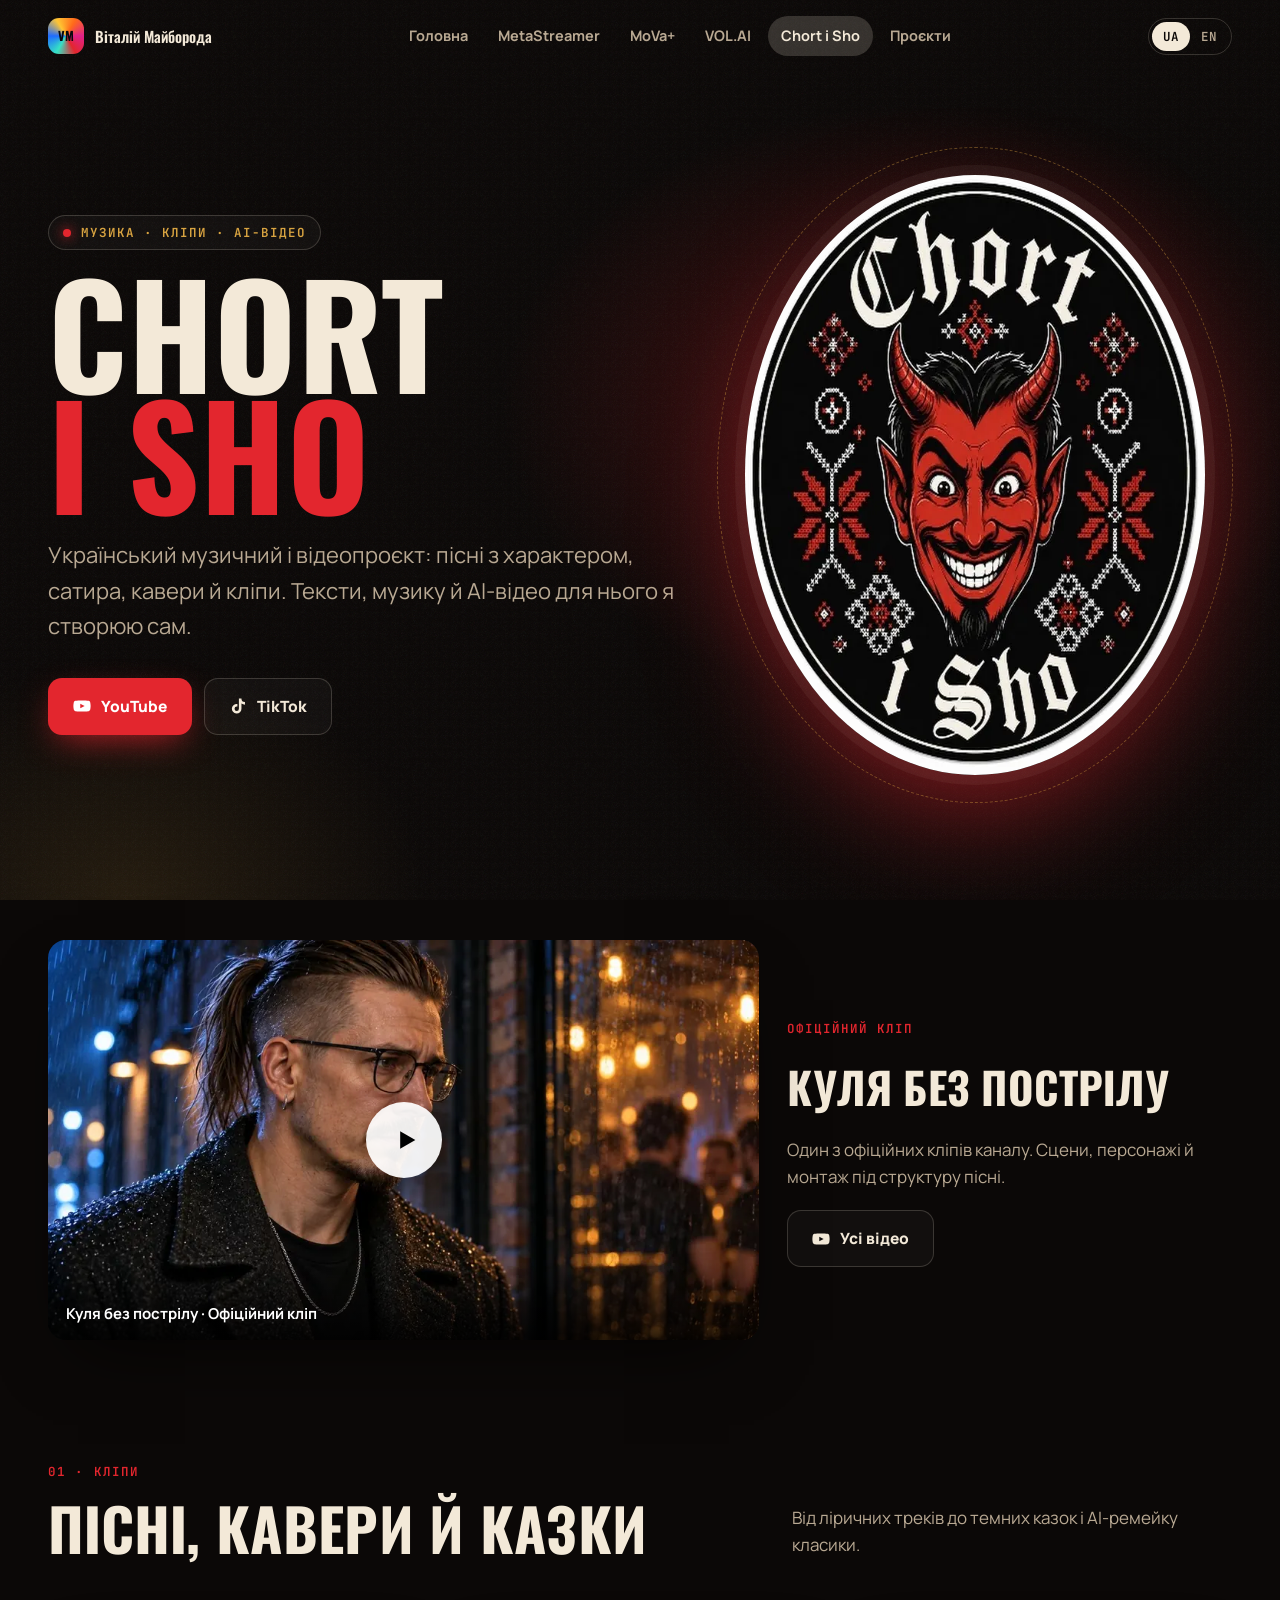
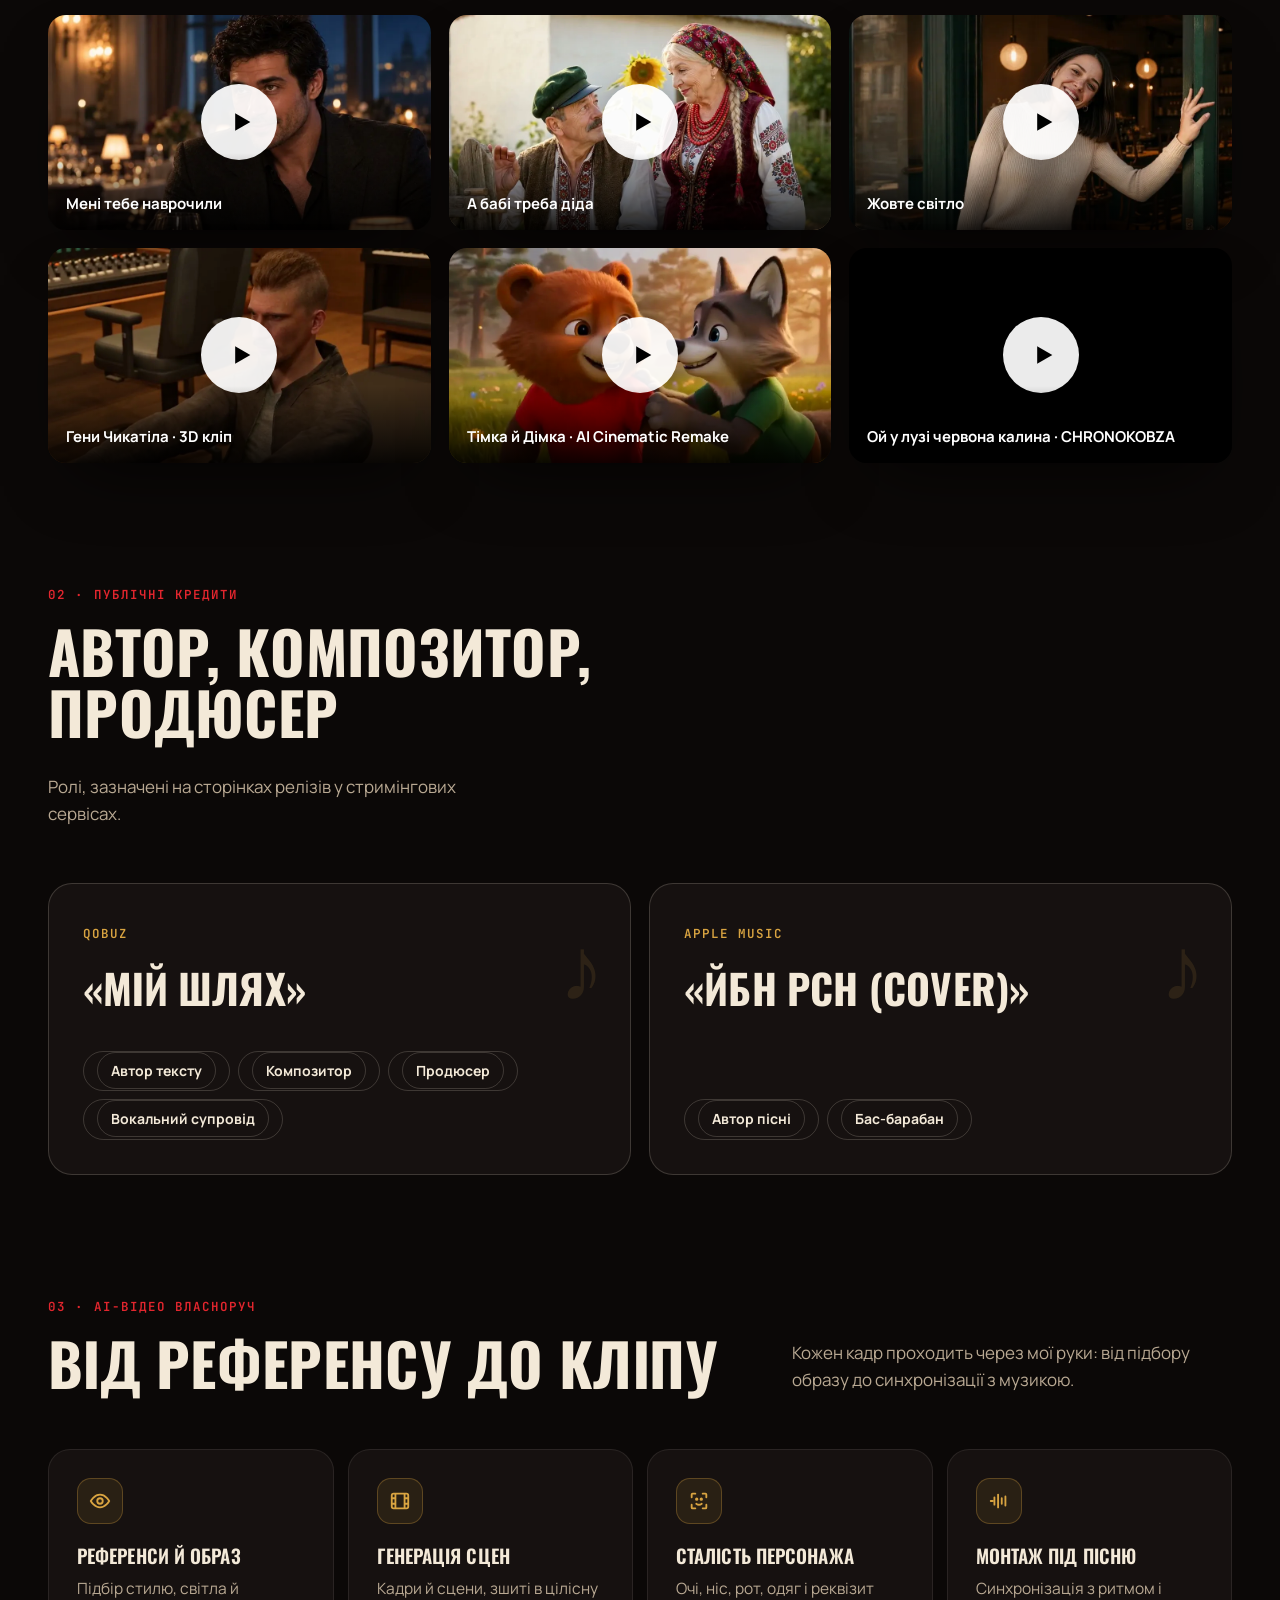
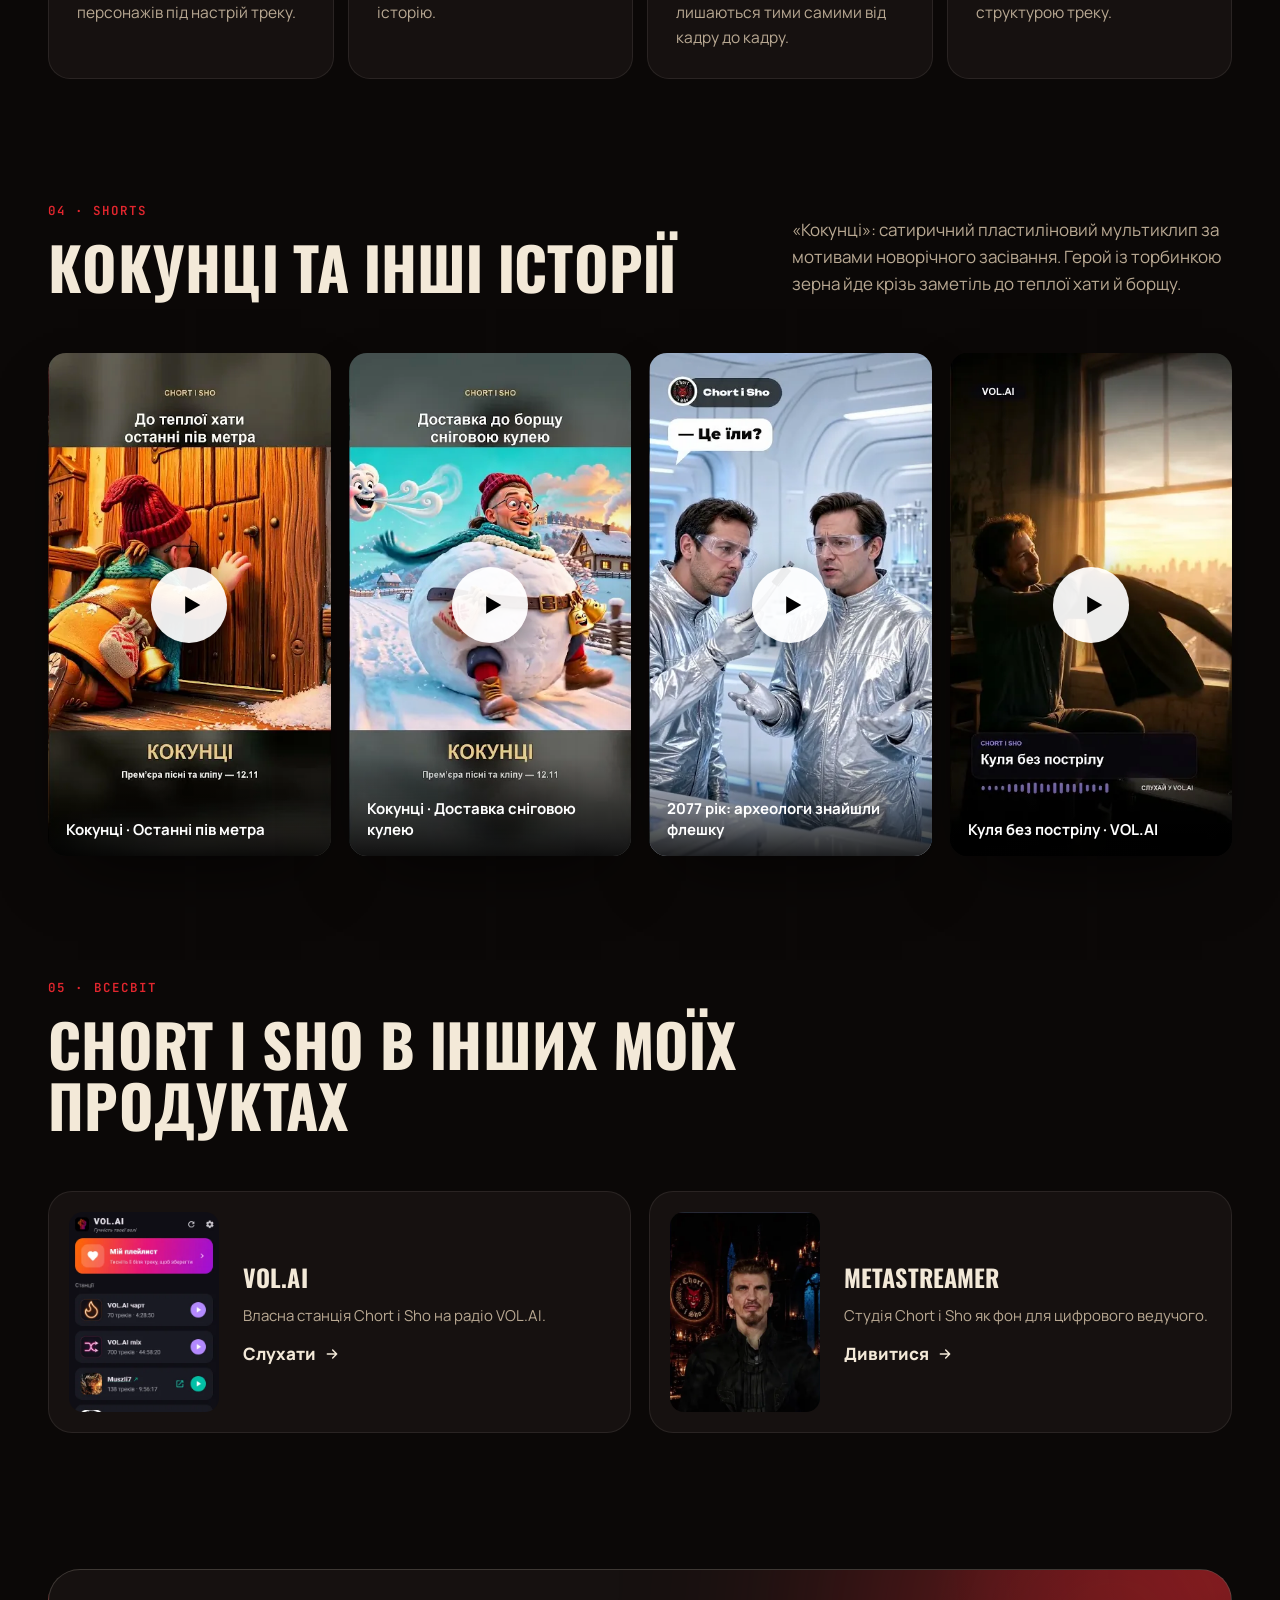
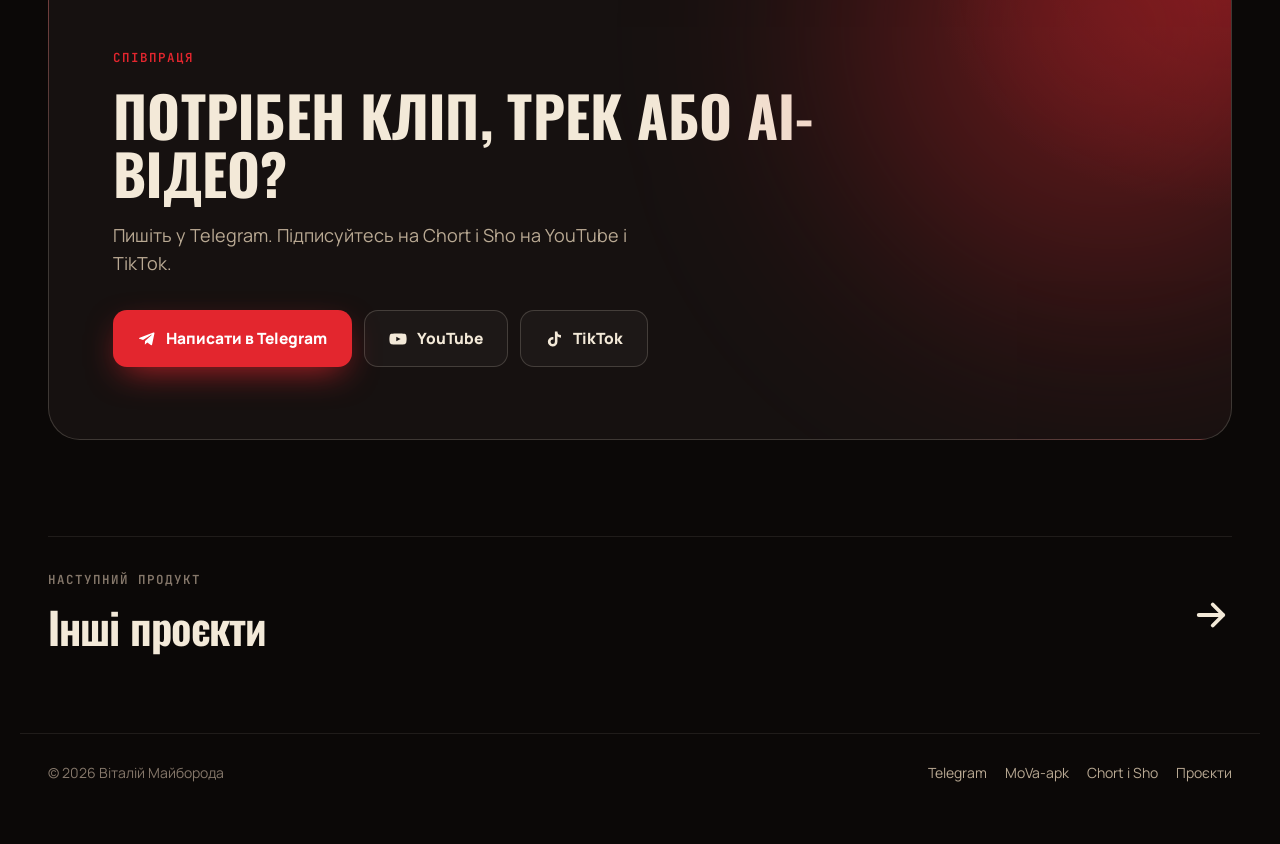
==== chortisho.html @ c5e66298 "Portfolio site v2" ====
<!doctype html>
<html lang="uk" data-lang="uk" class="no-js">
<head>
<meta charset="utf-8">
<meta name="viewport" content="width=device-width,initial-scale=1">
<title>Chort i Sho · музика, кліпи й AI-відео</title>
<meta name="description" content="Chort i Sho: український музичний і відеопроєкт. Кліпи, AI-відео, публічні кредити на Qobuz і Apple Music.">
<meta property="og:title" content="Chort i Sho · музика, кліпи й AI-відео">
<meta property="og:type" content="website">
<link rel="icon" href="assets/img/favicon.svg" type="image/svg+xml">
<link rel="preconnect" href="https://fonts.googleapis.com"><link rel="preconnect" href="https://fonts.gstatic.com" crossorigin>
<link href="https://fonts.googleapis.com/css2?family=JetBrains+Mono:wght@500;600&family=Manrope:wght@400;500;600;700;800&family=Unbounded:wght@500;600;700&display=swap&family=Oswald:wght@500;600;700" rel="stylesheet">
<link rel="stylesheet" href="assets/css/site.css">
</head>
<body class="t-chort" data-title-uk="Chort i Sho · музика, кліпи й AI-відео" data-title-en="Chort i Sho · music, videos and AI video" data-desc-uk="Chort i Sho: український музичний і відеопроєкт. Кліпи, AI-відео, публічні кредити на Qobuz і Apple Music." data-desc-en="Chort i Sho: a Ukrainian music and video project. Music videos, AI video, public credits on Qobuz and Apple Music.">
<a class="skip" href="#main"><span data-l="uk">Перейти до змісту</span><span data-l="en">Skip to content</span></a>
<header class="nav"><div class="wrap nav-in">
 <a class="brand" href="index.html"><span class="brand-m" aria-hidden="true">VM</span><span class="brand-t"><span data-l="uk">Віталій Майборода</span><span data-l="en">Vitalii Maiboroda</span></span></a>
 <nav data-aria-uk="Головне меню" data-aria-en="Main menu" aria-label="Головне меню"><ul class="menu" id="menu"><li><a href="index.html"><span data-l="uk">Головна</span><span data-l="en">Home</span></a></li><li><a href="metastreamer.html"><span data-l="uk">MetaStreamer</span><span data-l="en">MetaStreamer</span></a></li><li><a href="movaplus.html"><span data-l="uk">MoVa+</span><span data-l="en">MoVa+</span></a></li><li><a href="volai.html"><span data-l="uk">VOL.AI</span><span data-l="en">VOL.AI</span></a></li><li><a href="chortisho.html" aria-current="page"><span data-l="uk">Chort i Sho</span><span data-l="en">Chort i Sho</span></a></li><li><a href="projects.html"><span data-l="uk">Проєкти</span><span data-l="en">Projects</span></a></li></ul></nav>
 <div class="nav-r">
  <div class="lang" role="group" aria-label="Мова / Language"><button type="button" data-set="uk" aria-pressed="true" lang="uk">UA</button><button type="button" data-set="en" aria-pressed="false" lang="en">EN</button></div>
  <button class="burger" type="button" aria-controls="menu" aria-expanded="false" data-aria-uk="Меню" data-aria-en="Menu" aria-label="Меню"><span></span><span></span><span></span></button>
 </div>
</div></header>
<main id="main">

<section class="ch-hero"><div class="wrap ch-g">
 <div>
  <span class="eyebrow pill rv" style="color:var(--acc2)"><i class="dot" aria-hidden="true" style="color:var(--acc)"></i><span data-l="uk">Музика · Кліпи · AI-відео</span><span data-l="en">Music · Videos · AI video</span></span>
  <h1 class="ch-title rv d1">Chort <span>i Sho</span></h1>
  <p class="lead rv d2"><span data-l="uk">Український музичний і відеопроєкт: пісні з характером, сатира, кавери й кліпи. Тексти, музику й AI-відео для нього я створюю сам.</span><span data-l="en">A Ukrainian music and video project: songs with character, satire, covers and music videos. I write the lyrics and music and make the AI video myself.</span></p>
  <div class="btns rv d3"><a class="btn btn-p" href="https://www.youtube.com/@Chort_i_Sho" target="_blank" rel="noopener"><svg viewBox="0 0 24 24" fill="currentColor"><path d="M23 7.2a3 3 0 0 0-2.1-2.1C19 4.6 12 4.6 12 4.6s-7 0-8.9.5A3 3 0 0 0 1 7.2 31 31 0 0 0 .5 12a31 31 0 0 0 .5 4.8 3 3 0 0 0 2.1 2.1c1.9.5 8.9.5 8.9.5s7 0 8.9-.5a3 3 0 0 0 2.1-2.1 31 31 0 0 0 .5-4.8 31 31 0 0 0-.5-4.8ZM9.7 15.1V8.9l5.8 3.1-5.8 3.1Z"/></svg><span data-l="uk">YouTube</span><span data-l="en">YouTube</span></a><a class="btn btn-g" href="https://www.tiktok.com/@chort_i_sho" target="_blank" rel="noopener"><svg viewBox="0 0 24 24" fill="currentColor"><path d="M16.6 2h-3.4v13.6a2.9 2.9 0 1 1-2.9-2.9c.3 0 .6 0 .9.1V9.3a6.4 6.4 0 1 0 5.4 6.3V8.7a8 8 0 0 0 4.7 1.5V6.8a4.7 4.7 0 0 1-4.7-4.8Z"/></svg><span data-l="uk">TikTok</span><span data-l="en">TikTok</span></a></div>
 </div>
 <div class="ch-logo rv d1"><img src="assets/img/chort-logo.webp" alt="Логотип Chort i Sho" width="600" height="600"></div>
</div></section>

<section class="sec" style="padding-top:40px"><div class="wrap featured">
 <div class="rv"><button type="button" class="yt" data-id="_XzLv8A5Qqc" data-aria-uk="Відтворити відео: Куля без пострілу · Офіційний кліп" data-aria-en="Play video: Kulia bez postrilu · Official video" aria-label="Відтворити відео: Куля без пострілу · Офіційний кліп"><img src="assets/img/yt/_XzLv8A5Qqc.webp" alt="" loading="lazy" decoding="async"><span class="play" aria-hidden="true"><svg viewBox="0 0 24 24" fill="currentColor"><path d="M7 4.5v15l13-7.5z"/></svg></span><span class="yt-t"><span data-l="uk">Куля без пострілу · Офіційний кліп</span><span data-l="en">Kulia bez postrilu · Official video</span></span></button></div>
 <div class="rv d1"><span class="eyebrow"><span data-l="uk">Офіційний кліп</span><span data-l="en">Official video</span></span><h3><span data-l="uk">Куля без пострілу</span><span data-l="en">Kulia bez postrilu</span></h3><p><span data-l="uk">Один з офіційних кліпів каналу. Сцени, персонажі й монтаж під структуру пісні.</span><span data-l="en">One of the channel's official videos. Scenes, characters and an edit built around the song's structure.</span></p><a class="btn btn-g" href="https://www.youtube.com/@Chort_i_Sho/videos" target="_blank" rel="noopener"><svg viewBox="0 0 24 24" fill="currentColor"><path d="M23 7.2a3 3 0 0 0-2.1-2.1C19 4.6 12 4.6 12 4.6s-7 0-8.9.5A3 3 0 0 0 1 7.2 31 31 0 0 0 .5 12a31 31 0 0 0 .5 4.8 3 3 0 0 0 2.1 2.1c1.9.5 8.9.5 8.9.5s7 0 8.9-.5a3 3 0 0 0 2.1-2.1 31 31 0 0 0 .5-4.8 31 31 0 0 0-.5-4.8ZM9.7 15.1V8.9l5.8 3.1-5.8 3.1Z"/></svg><span data-l="uk">Усі відео</span><span data-l="en">All videos</span></a></div>
</div></section>

<section class="sec" style="padding-top:20px"><div class="wrap">
 <div class="sec-hd rv"><div><span class="eyebrow">01 · <span data-l="uk">Кліпи</span><span data-l="en">Videos</span></span><h2 class="h-sec"><span data-l="uk">Пісні, кавери й казки</span><span data-l="en">Songs, covers and tales</span></h2></div><p><span data-l="uk">Від ліричних треків до темних казок і AI-ремейку класики.</span><span data-l="en">From lyrical tracks to dark folk tales and an AI remake of a classic.</span></p></div>
 <div class="clips"><div class="rv"><button type="button" class="yt" data-id="lvfW8V128AY" data-aria-uk="Відтворити відео: Мені тебе наврочили" data-aria-en="Play video: Meni tebe navrochyly" aria-label="Відтворити відео: Мені тебе наврочили"><img src="assets/img/yt/lvfW8V128AY.webp" alt="" loading="lazy" decoding="async"><span class="play" aria-hidden="true"><svg viewBox="0 0 24 24" fill="currentColor"><path d="M7 4.5v15l13-7.5z"/></svg></span><span class="yt-t"><span data-l="uk">Мені тебе наврочили</span><span data-l="en">Meni tebe navrochyly</span></span></button></div><div class="rv d1"><button type="button" class="yt" data-id="0uQm21LS4cQ" data-aria-uk="Відтворити відео: А бабі треба діда" data-aria-en="Play video: A babi treba dida" aria-label="Відтворити відео: А бабі треба діда"><img src="assets/img/yt/0uQm21LS4cQ.webp" alt="" loading="lazy" decoding="async"><span class="play" aria-hidden="true"><svg viewBox="0 0 24 24" fill="currentColor"><path d="M7 4.5v15l13-7.5z"/></svg></span><span class="yt-t"><span data-l="uk">А бабі треба діда</span><span data-l="en">A babi treba dida</span></span></button></div><div class="rv d2"><button type="button" class="yt" data-id="Lbv3SUK76Xs" data-aria-uk="Відтворити відео: Жовте світло" data-aria-en="Play video: Zhovte svitlo" aria-label="Відтворити відео: Жовте світло"><img src="assets/img/yt/Lbv3SUK76Xs.webp" alt="" loading="lazy" decoding="async"><span class="play" aria-hidden="true"><svg viewBox="0 0 24 24" fill="currentColor"><path d="M7 4.5v15l13-7.5z"/></svg></span><span class="yt-t"><span data-l="uk">Жовте світло</span><span data-l="en">Zhovte svitlo</span></span></button></div><div class="rv"><button type="button" class="yt" data-id="iTNrVqF2meU" data-aria-uk="Відтворити відео: Гени Чикатіла · 3D кліп" data-aria-en="Play video: Geny Chykatila · 3D video" aria-label="Відтворити відео: Гени Чикатіла · 3D кліп"><img src="assets/img/yt/iTNrVqF2meU.webp" alt="" loading="lazy" decoding="async"><span class="play" aria-hidden="true"><svg viewBox="0 0 24 24" fill="currentColor"><path d="M7 4.5v15l13-7.5z"/></svg></span><span class="yt-t"><span data-l="uk">Гени Чикатіла · 3D кліп</span><span data-l="en">Geny Chykatila · 3D video</span></span></button></div><div class="rv d1"><button type="button" class="yt" data-id="1H8OzVrDCLM" data-aria-uk="Відтворити відео: Тімка й Дімка · AI Cinematic Remake" data-aria-en="Play video: Timka & Dimka · AI Cinematic Remake" aria-label="Відтворити відео: Тімка й Дімка · AI Cinematic Remake"><img src="assets/img/yt/1H8OzVrDCLM.webp" alt="" loading="lazy" decoding="async"><span class="play" aria-hidden="true"><svg viewBox="0 0 24 24" fill="currentColor"><path d="M7 4.5v15l13-7.5z"/></svg></span><span class="yt-t"><span data-l="uk">Тімка й Дімка · AI Cinematic Remake</span><span data-l="en">Timka & Dimka · AI Cinematic Remake</span></span></button></div><div class="rv d2"><button type="button" class="yt" data-id="BfnPFK28f38" data-aria-uk="Відтворити відео: Ой у лузі червона калина · CHRONOKOBZA" data-aria-en="Play video: Oi u luzi chervona kalyna · CHRONOKOBZA" aria-label="Відтворити відео: Ой у лузі червона калина · CHRONOKOBZA"><img src="assets/img/yt/BfnPFK28f38.webp" alt="" loading="lazy" decoding="async"><span class="play" aria-hidden="true"><svg viewBox="0 0 24 24" fill="currentColor"><path d="M7 4.5v15l13-7.5z"/></svg></span><span class="yt-t"><span data-l="uk">Ой у лузі червона калина · CHRONOKOBZA</span><span data-l="en">Oi u luzi chervona kalyna · CHRONOKOBZA</span></span></button></div></div>
</div></section>

<section class="sec" style="padding-top:20px"><div class="wrap">
 <div class="sec-hd rv"><div><span class="eyebrow">02 · <span data-l="uk">Публічні кредити</span><span data-l="en">Public credits</span></span><h2 class="h-sec"><span data-l="uk">Автор, композитор, продюсер</span><span data-l="en">Writer, composer, producer</span></h2></div><p><span data-l="uk">Ролі, зазначені на сторінках релізів у стримінгових сервісах.</span><span data-l="en">Roles listed on the release pages of streaming services.</span></p></div>
 <div class="credits">
  <a class="credit rv" href="https://www.qobuz.com/de-de/album/-chort-i-sho/at738ni5bqc5w" target="_blank" rel="noopener"><div><span class="src">Qobuz</span><h3>«Мій Шлях»</h3></div><div class="roles"><span><span data-l="uk">Автор тексту</span><span data-l="en">Lyricist</span></span><span><span data-l="uk">Композитор</span><span data-l="en">Composer</span></span><span><span data-l="uk">Продюсер</span><span data-l="en">Producer</span></span><span><span data-l="uk">Вокальний супровід</span><span data-l="en">Backing vocals</span></span></div></a>
  <a class="credit rv d1" href="https://music.apple.com/us/song/1844565795" target="_blank" rel="noopener"><div><span class="src">Apple Music</span><h3>«Йбн рсн (Cover)»</h3></div><div class="roles"><span><span data-l="uk">Автор пісні</span><span data-l="en">Songwriter</span></span><span><span data-l="uk">Бас-барабан</span><span data-l="en">Bass drum</span></span></div></a>
 </div>
</div></section>

<section class="sec" style="padding-top:20px"><div class="wrap">
 <div class="sec-hd rv"><div><span class="eyebrow">03 · <span data-l="uk">AI-відео власноруч</span><span data-l="en">Hands-on AI video</span></span><h2 class="h-sec"><span data-l="uk">Від референсу до кліпу</span><span data-l="en">From reference to music video</span></h2></div><p><span data-l="uk">Кожен кадр проходить через мої руки: від підбору образу до синхронізації з музикою.</span><span data-l="en">Every frame goes through my hands: from choosing the look to syncing with the music.</span></p></div>
 <div class="craft">
  <div class="feat rv "><div class="ic" aria-hidden="true"><svg viewBox="0 0 24 24" fill="none" stroke="currentColor" stroke-width="2"><path d="M2 12s3.6-7 10-7 10 7 10 7-3.6 7-10 7S2 12 2 12Z"/><circle cx="12" cy="12" r="3"/></svg></div><h3><span data-l="uk">Референси й образ</span><span data-l="en">References and look</span></h3><p><span data-l="uk">Підбір стилю, світла й персонажів під настрій треку.</span><span data-l="en">Choosing the style, light and characters for the track's mood.</span></p></div>
  <div class="feat rv d1"><div class="ic" aria-hidden="true"><svg viewBox="0 0 24 24" fill="none" stroke="currentColor" stroke-width="2"><rect x="3" y="4" width="18" height="16" rx="2"/><path d="M7 4v16M17 4v16M3 9h4M3 15h4M17 9h4M17 15h4"/></svg></div><h3><span data-l="uk">Генерація сцен</span><span data-l="en">Scene generation</span></h3><p><span data-l="uk">Кадри й сцени, зшиті в цілісну історію.</span><span data-l="en">Frames and scenes stitched into one story.</span></p></div>
  <div class="feat rv d2"><div class="ic" aria-hidden="true"><svg viewBox="0 0 24 24" fill="none" stroke="currentColor" stroke-width="2" stroke-linecap="round"><path d="M4 8V5a1 1 0 0 1 1-1h3M16 4h3a1 1 0 0 1 1 1v3M20 16v3a1 1 0 0 1-1 1h-3M8 20H5a1 1 0 0 1-1-1v-3"/><circle cx="9.5" cy="10" r=".8" fill="currentColor"/><circle cx="14.5" cy="10" r=".8" fill="currentColor"/><path d="M9 15c1.7 1.3 4.3 1.3 6 0"/></svg></div><h3><span data-l="uk">Сталість персонажа</span><span data-l="en">Character consistency</span></h3><p><span data-l="uk">Очі, ніс, рот, одяг і реквізит лишаються тими самими від кадру до кадру.</span><span data-l="en">Eyes, nose, mouth, clothing and props stay the same from shot to shot.</span></p></div>
  <div class="feat rv d3"><div class="ic" aria-hidden="true"><svg viewBox="0 0 24 24" fill="none" stroke="currentColor" stroke-width="2" stroke-linecap="round"><path d="M3 12h2M7 8v8M11 5v14M15 9v6M19 7v10"/></svg></div><h3><span data-l="uk">Монтаж під пісню</span><span data-l="en">Edit to the song</span></h3><p><span data-l="uk">Синхронізація з ритмом і структурою треку.</span><span data-l="en">Sync with the rhythm and structure of the track.</span></p></div>
 </div>
</div></section>

<section class="sec" style="padding-top:20px"><div class="wrap">
 <div class="sec-hd rv"><div><span class="eyebrow">04 · Shorts</span><h2 class="h-sec"><span data-l="uk">Кокунці та інші історії</span><span data-l="en">Kokuntsi and other stories</span></h2></div><p><span data-l="uk">«Кокунці»: сатиричний пластиліновий мультиклип за мотивами новорічного засівання. Герой із торбинкою зерна йде крізь заметіль до теплої хати й борщу.</span><span data-l="en">Kokuntsi: a satirical clay-style music video inspired by the Ukrainian New Year sowing tradition. A hero with a bag of grain walks through a blizzard to a warm house and borscht.</span></p></div>
 <div class="shorts ch">
  <div class="rv"><button type="button" class="yt v" data-id="KCQHB9_gc30" data-aria-uk="Відтворити відео: Кокунці · Останні пів метра" data-aria-en="Play video: Kokuntsi · The last half metre" aria-label="Відтворити відео: Кокунці · Останні пів метра"><img src="assets/img/yt/KCQHB9_gc30-v.webp" alt="" loading="lazy" decoding="async"><span class="play" aria-hidden="true"><svg viewBox="0 0 24 24" fill="currentColor"><path d="M7 4.5v15l13-7.5z"/></svg></span><span class="yt-t"><span data-l="uk">Кокунці · Останні пів метра</span><span data-l="en">Kokuntsi · The last half metre</span></span></button></div>
  <div class="rv d1"><button type="button" class="yt v" data-id="ipkOzqeDMN4" data-aria-uk="Відтворити відео: Кокунці · Доставка сніговою кулею" data-aria-en="Play video: Kokuntsi · Snowball delivery" aria-label="Відтворити відео: Кокунці · Доставка сніговою кулею"><img src="assets/img/yt/ipkOzqeDMN4-v.webp" alt="" loading="lazy" decoding="async"><span class="play" aria-hidden="true"><svg viewBox="0 0 24 24" fill="currentColor"><path d="M7 4.5v15l13-7.5z"/></svg></span><span class="yt-t"><span data-l="uk">Кокунці · Доставка сніговою кулею</span><span data-l="en">Kokuntsi · Snowball delivery</span></span></button></div>
  <div class="rv d2"><button type="button" class="yt v" data-id="IO4pi_JwX_0" data-aria-uk="Відтворити відео: 2077 рік: археологи знайшли флешку" data-aria-en="Play video: 2077: archaeologists find a flash drive" aria-label="Відтворити відео: 2077 рік: археологи знайшли флешку"><img src="assets/img/yt/IO4pi_JwX_0-v.webp" alt="" loading="lazy" decoding="async"><span class="play" aria-hidden="true"><svg viewBox="0 0 24 24" fill="currentColor"><path d="M7 4.5v15l13-7.5z"/></svg></span><span class="yt-t"><span data-l="uk">2077 рік: археологи знайшли флешку</span><span data-l="en">2077: archaeologists find a flash drive</span></span></button></div>
  <div class="rv d3"><button type="button" class="yt v" data-id="fI59k6wovbU" data-aria-uk="Відтворити відео: Куля без пострілу · VOL.AI" data-aria-en="Play video: Kulia bez postrilu · VOL.AI" aria-label="Відтворити відео: Куля без пострілу · VOL.AI"><img src="assets/img/yt/fI59k6wovbU-v.webp" alt="" loading="lazy" decoding="async"><span class="play" aria-hidden="true"><svg viewBox="0 0 24 24" fill="currentColor"><path d="M7 4.5v15l13-7.5z"/></svg></span><span class="yt-t"><span data-l="uk">Куля без пострілу · VOL.AI</span><span data-l="en">Kulia bez postrilu · VOL.AI</span></span></button></div>
 </div>
</div></section>

<section class="sec" style="padding-top:20px"><div class="wrap">
 <div class="sec-hd rv"><div><span class="eyebrow">05 · <span data-l="uk">Всесвіт</span><span data-l="en">Universe</span></span><h2 class="h-sec"><span data-l="uk">Chort i Sho в інших моїх продуктах</span><span data-l="en">Chort i Sho in my other products</span></h2></div></div>
 <div class="xlinks">
  <a class="xl rv" href="volai.html"><img src="assets/img/vol-phone-stations.webp" alt="" loading="lazy"><div><h3>VOL.AI</h3><p><span data-l="uk">Власна станція Chort i Sho на радіо VOL.AI.</span><span data-l="en">Chort i Sho has its own station on VOL.AI radio.</span></p><span class="lnk"><span data-l="uk">Слухати</span><span data-l="en">Listen</span><svg viewBox="0 0 24 24" fill="none" stroke="currentColor" stroke-width="2.2" stroke-linecap="round" stroke-linejoin="round"><path d="M5 12h14M13 6l6 6-6 6"/></svg></span></div></a>
  <a class="xl rv d1" href="metastreamer.html"><img src="assets/img/ms-dark.webp" alt="" loading="lazy"><div><h3>MetaStreamer</h3><p><span data-l="uk">Студія Chort i Sho як фон для цифрового ведучого.</span><span data-l="en">The Chort i Sho studio as a backdrop for the digital host.</span></p><span class="lnk"><span data-l="uk">Дивитися</span><span data-l="en">Watch</span><svg viewBox="0 0 24 24" fill="none" stroke="currentColor" stroke-width="2.2" stroke-linecap="round" stroke-linejoin="round"><path d="M5 12h14M13 6l6 6-6 6"/></svg></span></div></a>
 </div>
</div></section>
<section class="sec" id="contact"><div class="wrap"><div class="cta rv"><div class="glow" aria-hidden="true"></div>
<span class="eyebrow"><span data-l="uk">Співпраця</span><span data-l="en">Collaboration</span></span><h2><span data-l="uk">Потрібен кліп, трек або AI-відео?</span><span data-l="en">Need a music video, a track or AI video?</span></h2><p><span data-l="uk">Пишіть у Telegram. Підписуйтесь на Chort i Sho на YouTube і TikTok.</span><span data-l="en">Message me on Telegram. Follow Chort i Sho on YouTube and TikTok.</span></p><div class="btns"><a class="btn btn-p" href="https://t.me/mr_tal_ChIS" target="_blank" rel="noopener"><svg viewBox="0 0 24 24" fill="currentColor"><path d="M21.9 4.6 18.8 19.3c-.2 1-.9 1.3-1.7.8l-4.7-3.5-2.3 2.2c-.3.3-.5.5-1 .5l.3-4.8 8.8-7.9c.4-.3-.1-.5-.6-.2L6.7 13.2 2 11.8c-1-.3-1-1 .2-1.5l18.3-7c.9-.3 1.6.2 1.4 1.3Z"/></svg><span data-l="uk">Написати в Telegram</span><span data-l="en">Message on Telegram</span></a><a class="btn btn-g" href="https://www.youtube.com/@Chort_i_Sho" target="_blank" rel="noopener"><svg viewBox="0 0 24 24" fill="currentColor"><path d="M23 7.2a3 3 0 0 0-2.1-2.1C19 4.6 12 4.6 12 4.6s-7 0-8.9.5A3 3 0 0 0 1 7.2 31 31 0 0 0 .5 12a31 31 0 0 0 .5 4.8 3 3 0 0 0 2.1 2.1c1.9.5 8.9.5 8.9.5s7 0 8.9-.5a3 3 0 0 0 2.1-2.1 31 31 0 0 0 .5-4.8 31 31 0 0 0-.5-4.8ZM9.7 15.1V8.9l5.8 3.1-5.8 3.1Z"/></svg><span data-l="uk">YouTube</span><span data-l="en">YouTube</span></a><a class="btn btn-g" href="https://www.tiktok.com/@chort_i_sho" target="_blank" rel="noopener"><svg viewBox="0 0 24 24" fill="currentColor"><path d="M16.6 2h-3.4v13.6a2.9 2.9 0 1 1-2.9-2.9c.3 0 .6 0 .9.1V9.3a6.4 6.4 0 1 0 5.4 6.3V8.7a8 8 0 0 0 4.7 1.5V6.8a4.7 4.7 0 0 1-4.7-4.8Z"/></svg><span data-l="uk">TikTok</span><span data-l="en">TikTok</span></a></div></div></div></section>

</main>
<div class="wrap"><a class="next" href="projects.html"><span><small><span data-l="uk">Наступний продукт</span><span data-l="en">Next product</span></small><b><span data-l="uk">Інші проєкти</span><span data-l="en">Other projects</span></b></span><svg viewBox="0 0 24 24" fill="none" stroke="currentColor" stroke-width="2.2" stroke-linecap="round" stroke-linejoin="round"><path d="M5 12h14M13 6l6 6-6 6"/></svg></a></div>
<footer><div class="wrap foot"><span>© 2026 <span data-l="uk">Віталій Майборода</span><span data-l="en">Vitalii Maiboroda</span></span><span><a href="https://t.me/mr_tal_ChIS" target="_blank" rel="noopener">Telegram</a><a href="https://www.youtube.com/@MoVa-apk/shorts" target="_blank" rel="noopener">MoVa-apk</a><a href="https://www.youtube.com/@Chort_i_Sho" target="_blank" rel="noopener">Chort i Sho</a><a href="projects.html"><span data-l="uk">Проєкти</span><span data-l="en">Projects</span></a></span></div></footer>
<script src="assets/js/main.js"></script>
</body>
</html>
---- assets/css/site.css ----
/* ===== Base ===== */
:root{--fh:"Unbounded",system-ui,sans-serif;--fb:"Manrope",system-ui,sans-serif;--fm:"JetBrains Mono",ui-monospace,monospace;--maxw:1240px;--r:22px;
--bg:#07080c;--bg2:#0d0f15;--card:#11131b;--line:rgba(255,255,255,.08);--line2:rgba(255,255,255,.16);--text:#eef0f6;--muted:#9ba1b5;--dim:#686e82;--acc:#c6ff3d;--acc2:#7c5cff;--acc3:#2ee6ff;--on-acc:#07080c;--nav:rgba(7,8,12,.7)}
*{box-sizing:border-box}
html{scroll-behavior:smooth;-webkit-text-size-adjust:100%}
body{margin:0;background:var(--bg);color:var(--text);font-family:var(--fb);font-size:17px;line-height:1.6;overflow-x:hidden;-webkit-font-smoothing:antialiased}
html[data-lang="uk"] [data-l="en"],html[data-lang="en"] [data-l="uk"]{display:none!important}
img,video,svg{display:block;max-width:100%}
a{color:inherit}
.wrap{max-width:var(--maxw);margin:0 auto;padding:0 28px}
.skip{position:absolute;left:-999px;top:8px;z-index:200;background:var(--acc);color:var(--on-acc);padding:8px 14px;border-radius:8px;font-weight:700}
.skip:focus{left:8px}
:focus-visible{outline:2px solid var(--acc);outline-offset:3px;border-radius:6px}
@media (prefers-reduced-motion:reduce){html{scroll-behavior:auto}*,*::before,*::after{animation:none!important;transition:none!important}}

/* ===== Nav ===== */
.nav{position:fixed;inset:0 0 auto 0;z-index:100;transition:background .3s,border-color .3s,backdrop-filter .3s;border-bottom:1px solid transparent}
.nav.solid{background:var(--nav);backdrop-filter:blur(16px);-webkit-backdrop-filter:blur(16px);border-bottom-color:var(--line)}
.nav-in{display:flex;align-items:center;justify-content:space-between;height:72px;gap:18px}
.brand{display:flex;align-items:center;gap:11px;text-decoration:none;font-family:var(--fh);font-weight:600;font-size:15px;white-space:nowrap}
.brand-m{width:36px;height:36px;border-radius:11px;display:grid;place-items:center;font-size:12.5px;font-weight:800;color:#07080c;background:conic-gradient(from 210deg,#36e2c4,#1f6bff,#ffc533,#ff6a1a,#e0218a,#e3262e,#36e2c4)}
.menu{display:flex;gap:4px;list-style:none;margin:0;padding:0}
.menu a{display:block;text-decoration:none;color:var(--muted);font-size:14.5px;font-weight:700;padding:8px 13px;border-radius:999px;transition:color .2s,background .2s}
.menu a:hover{color:var(--text);background:var(--line)}
.menu a[aria-current="page"]{color:var(--text);background:var(--line2)}
.nav-r{display:flex;align-items:center;gap:10px}
.lang{display:flex;border:1px solid var(--line2);border-radius:999px;padding:3px}
.lang button{all:unset;cursor:pointer;font:600 12.5px var(--fm);padding:6px 11px;border-radius:999px;color:var(--muted)}
.lang button[aria-pressed="true"]{background:var(--text);color:var(--bg)}
.lang button:focus-visible,.burger:focus-visible{outline:2px solid var(--acc)}
.burger{all:unset;box-sizing:border-box;cursor:pointer;width:42px;height:42px;border-radius:12px;border:1px solid var(--line2);display:none;flex-direction:column;justify-content:center;align-items:center;gap:4px}
.burger span{width:18px;height:2px;border-radius:2px;background:var(--text);transition:transform .25s,opacity .25s}
.burger[aria-expanded="true"] span:nth-child(1){transform:translateY(6px) rotate(45deg)}
.burger[aria-expanded="true"] span:nth-child(2){opacity:0}
.burger[aria-expanded="true"] span:nth-child(3){transform:translateY(-6px) rotate(-45deg)}

/* ===== Type & buttons ===== */
.eyebrow{display:inline-flex;align-items:center;gap:10px;font:600 12.5px var(--fm);letter-spacing:.08em;text-transform:uppercase;color:var(--acc)}
.eyebrow.pill{padding:8px 14px;border-radius:999px;border:1px solid var(--line2);background:rgba(255,255,255,.03)}
.dot{width:8px;height:8px;border-radius:50%;background:currentColor;box-shadow:0 0 12px currentColor;animation:blink 1.6s infinite}
@keyframes blink{50%{opacity:.3}}
h1,h2,h3{font-family:var(--fh);letter-spacing:-.025em;margin:0}
.h-hero{font-size:clamp(44px,7.4vw,104px);line-height:.98;font-weight:700}
.h-sec{font-size:clamp(32px,4.6vw,60px);line-height:1.04;font-weight:600}
.lead{font-size:clamp(18px,1.9vw,22px);color:var(--muted);max-width:640px}
.grad{background:linear-gradient(95deg,var(--acc),var(--acc3) 50%,var(--acc2));-webkit-background-clip:text;background-clip:text;color:transparent}
.btns{display:flex;flex-wrap:wrap;gap:12px}
.btn{display:inline-flex;align-items:center;justify-content:center;gap:10px;padding:15px 24px;border-radius:14px;font-weight:800;font-size:15.5px;text-decoration:none;border:1px solid transparent;transition:transform .2s,box-shadow .25s,background .2s,border-color .2s;cursor:pointer}
.btn:hover{transform:translateY(-2px)}
.btn svg{width:18px;height:18px;flex:none}
.btn-p{background:var(--acc);color:var(--on-acc);box-shadow:0 10px 30px -10px var(--acc)}
.btn-p:hover{box-shadow:0 16px 40px -10px var(--acc)}
.btn-g{border-color:var(--line2);background:rgba(255,255,255,.03);color:var(--text)}
.btn-g:hover{border-color:var(--text)}
.lnk{display:inline-flex;align-items:center;gap:8px;font-weight:800;text-decoration:none;color:var(--text)}
.lnk svg{width:16px;height:16px;transition:transform .2s}
.lnk:hover svg{transform:translateX(4px)}

/* ===== Sections ===== */
.sec{padding:96px 0;position:relative}
#contact{padding-top:40px}
.sec-hd{display:flex;justify-content:space-between;align-items:flex-end;gap:30px;flex-wrap:wrap;margin-bottom:56px}
.sec-hd .h-sec{margin-top:14px;max-width:820px}
.sec-hd p{margin:0;color:var(--muted);max-width:440px}
.note{font-size:13px;color:var(--dim);margin-top:18px}
.chips{display:flex;flex-wrap:wrap;gap:8px}
.chip{font:500 12.5px var(--fm);padding:6px 11px;border-radius:8px;border:1px solid var(--line2);color:var(--muted);background:rgba(255,255,255,.02)}

/* reveal */
.rv{opacity:0;transform:translateY(28px);transition:opacity .8s cubic-bezier(.2,.7,.2,1),transform .8s cubic-bezier(.2,.7,.2,1)}
.rv.in{opacity:1;transform:none}
.rv.d1{transition-delay:.08s}.rv.d2{transition-delay:.16s}.rv.d3{transition-delay:.24s}
.no-js .rv{opacity:1;transform:none}

/* ===== Media frames ===== */
.phone{position:relative;border-radius:38px;padding:9px;background:linear-gradient(145deg,#2a2d38,#0c0d12);box-shadow:0 40px 80px -30px rgba(0,0,0,.7),inset 0 0 0 1px rgba(255,255,255,.12);aspect-ratio:9/19.5;overflow:hidden}
.phone>img,.phone>video{width:100%;height:100%;object-fit:cover;border-radius:30px;background:#000}
.phone::after{content:"";position:absolute;top:16px;left:50%;width:72px;height:20px;transform:translateX(-50%);background:#050506;border-radius:12px}
.phone.nonotch::after{display:none}
.win{border-radius:16px;overflow:hidden;background:var(--card);border:1px solid var(--line2);box-shadow:0 40px 90px -40px rgba(0,0,0,.8)}
.win-bar{display:flex;align-items:center;gap:7px;padding:11px 14px;border-bottom:1px solid var(--line);font:500 12px var(--fm);color:var(--dim)}
.win-bar i{width:10px;height:10px;border-radius:50%;background:var(--line2)}
.win-bar i:nth-child(1){background:#ff5f57}.win-bar i:nth-child(2){background:#febc2e}.win-bar i:nth-child(3){background:#28c840}
.win-bar span{margin-left:8px}
.win img{width:100%}
.cap{font-size:13px;color:var(--dim);margin-top:12px;font-family:var(--fm)}

/* YouTube facade */
.yt{position:relative;display:block;width:100%;aspect-ratio:16/9;border-radius:18px;overflow:hidden;background:#000;border:0;padding:0;cursor:pointer;box-shadow:0 30px 70px -30px rgba(0,0,0,.8)}
.yt.v{aspect-ratio:9/16}
.yt img{width:100%;height:100%;object-fit:cover;transition:transform .6s,filter .4s;filter:saturate(1.05)}
.yt:hover img{transform:scale(1.04)}
.yt .play{position:absolute;left:50%;top:50%;width:76px;height:76px;margin:-38px 0 0 -38px;border-radius:50%;display:grid;place-items:center;background:rgba(255,255,255,.92);color:#000;box-shadow:0 10px 40px rgba(0,0,0,.5);transition:transform .25s}
.yt:hover .play{transform:scale(1.1)}
.yt .play svg{width:28px;height:28px;margin-left:4px}
.yt .yt-t{position:absolute;left:0;right:0;bottom:0;padding:40px 18px 16px;text-align:left;color:#fff;font:700 15px var(--fb);background:linear-gradient(transparent,rgba(0,0,0,.85))}
.yt iframe{position:absolute;inset:0;width:100%;height:100%;border:0}

/* stats */
.stats{display:grid;grid-template-columns:repeat(4,1fr);gap:14px}
.stat{padding:26px 24px;border-radius:var(--r);border:1px solid var(--line);background:var(--card)}
.stat b{display:block;font:600 clamp(32px,3.6vw,46px)/1 var(--fh);letter-spacing:-.03em}
.stat span{display:block;margin-top:10px;color:var(--muted);font-size:14.5px;line-height:1.45}

/* feature grid */
.feats{display:grid;grid-template-columns:repeat(3,1fr);gap:16px}
.feat{padding:28px;border-radius:var(--r);border:1px solid var(--line);background:var(--card);transition:transform .3s,border-color .3s}
.feat:hover{transform:translateY(-4px);border-color:var(--line2)}
.feat .ic{width:46px;height:46px;border-radius:14px;display:grid;place-items:center;color:var(--acc);background:color-mix(in srgb,var(--acc) 12%,transparent);border:1px solid color-mix(in srgb,var(--acc) 30%,transparent);margin-bottom:20px}
.feat .ic svg{width:22px;height:22px}
.feat h3{font-size:19px;margin-bottom:8px;font-weight:600;line-height:1.25}
.feat p{margin:0;color:var(--muted);font-size:15.5px}

/* steps */
.steps{display:grid;grid-template-columns:repeat(4,1fr);gap:16px;counter-reset:s}
.step{position:relative;padding:28px 24px;border-radius:var(--r);border:1px solid var(--line);background:var(--card)}
.step::before{counter-increment:s;content:"0" counter(s);font:600 13px var(--fm);color:var(--acc);display:block;margin-bottom:26px}
.step h3{font-size:18px;font-weight:600;margin-bottom:8px}
.step p{margin:0;color:var(--muted);font-size:15px}

/* CTA band */
.cta{position:relative;overflow:hidden;border-radius:32px;padding:72px 64px;background:var(--card);border:1px solid var(--line2)}
.cta h2{font-size:clamp(30px,4.4vw,58px);line-height:1.04;max-width:820px;margin:16px 0 18px}
.cta p{color:var(--muted);max-width:560px;margin:0 0 32px;font-size:18px}
.cta .glow{position:absolute;width:520px;height:520px;border-radius:50%;filter:blur(120px);opacity:.35;right:-140px;top:-200px;background:var(--acc);pointer-events:none}

/* next product */
.next{display:flex;justify-content:space-between;align-items:center;gap:20px;padding:34px 0;border-top:1px solid var(--line);text-decoration:none}
.next small{display:block;font:600 12.5px var(--fm);color:var(--dim);text-transform:uppercase;letter-spacing:.08em;margin-bottom:6px}
.next b{font:600 clamp(26px,3.4vw,44px) var(--fh);letter-spacing:-.02em}
.next svg{width:42px;height:42px;transition:transform .3s}
.next:hover svg{transform:translateX(8px)}

footer{padding:40px 0 60px;color:var(--dim);font-size:14px}
.foot{display:flex;justify-content:space-between;gap:16px;flex-wrap:wrap;border-top:1px solid var(--line);padding-top:28px}
.foot a{color:var(--muted);text-decoration:none;margin-left:18px}
.foot a:hover{color:var(--text)}

/* ===== HOME ===== */
.t-home .hero{min-height:100vh;display:flex;align-items:center;padding:120px 0 80px;position:relative;overflow:hidden}
.t-home .hero::before{content:"";position:absolute;inset:0;background:radial-gradient(700px 500px at 85% 20%,rgba(124,92,255,.22),transparent 60%),radial-gradient(600px 500px at 10% 90%,rgba(46,230,255,.12),transparent 60%);pointer-events:none}
.hero-g{display:grid;grid-template-columns:1.05fr .95fr;gap:40px;align-items:center;position:relative}
.hero-g .h-hero{margin:22px 0 26px}
.hero-g .lead{margin:0 0 38px}
.collage{position:relative;height:640px}
.collage>*{position:absolute}
.cl-ms{width:260px;left:0;top:30px;border-radius:26px;overflow:hidden;box-shadow:0 50px 90px -30px rgba(0,0,0,.9);border:1px solid var(--line2);aspect-ratio:430/826;animation:float 7s ease-in-out infinite}
.cl-ms video{width:100%;height:100%;object-fit:cover}
.live{position:absolute;left:14px;top:14px;display:flex;align-items:center;gap:7px;font:700 11.5px var(--fm);color:#fff;background:#ff2d55;padding:5px 9px;border-radius:7px;letter-spacing:.06em}
.live .dot{width:7px;height:7px;background:#fff;box-shadow:none}
.cl-vol{width:200px;right:0;top:0;animation:float 8s ease-in-out -2s infinite}
.cl-mova{width:190px;right:110px;top:250px;animation:float 9s ease-in-out -4s infinite}
.cl-chort{width:120px;left:215px;top:-10px;z-index:3;border-radius:50%;box-shadow:0 30px 60px -20px rgba(227,38,46,.55);animation:spin 40s linear infinite}
.cl-tag{font:600 12px var(--fm);padding:8px 12px;border-radius:10px;background:rgba(13,15,21,.85);border:1px solid var(--line2);backdrop-filter:blur(8px);white-space:nowrap}
.cl-tag b{color:var(--acc)}
.cl-t1{left:20px;top:560px;z-index:4}.cl-t2{right:0;top:470px;z-index:4}
@keyframes float{50%{transform:translateY(-16px)}}
@keyframes spin{to{transform:rotate(360deg)}}
.marquee{border-block:1px solid var(--line);overflow:hidden;padding:22px 0;white-space:nowrap}
.marquee-in{display:inline-flex;gap:48px;animation:mq 38s linear infinite;font:600 clamp(20px,2.4vw,30px) var(--fh);letter-spacing:-.02em}
.marquee-in span{display:inline-flex;align-items:center;gap:48px;color:var(--muted)}
.marquee-in span::after{content:"✦";color:var(--acc);font-size:.7em}
@keyframes mq{to{transform:translateX(-50%)}}
.tiles{display:grid;grid-template-columns:repeat(12,1fr);gap:18px}
.tile{position:relative;display:block;overflow:hidden;border-radius:30px;text-decoration:none;min-height:560px;border:1px solid var(--line);isolation:isolate;transition:transform .5s cubic-bezier(.2,.7,.2,1),border-color .3s}
.tile:hover{transform:translateY(-6px);border-color:var(--line2)}
.tile-1{grid-column:span 7}.tile-2{grid-column:span 5}.tile-3{grid-column:span 5}.tile-4{grid-column:span 7}
.tile-c{position:absolute;left:0;right:0;bottom:0;padding:36px;z-index:2}
.tile-c .tag{display:inline-block;font:600 12px var(--fm);letter-spacing:.07em;text-transform:uppercase;padding:6px 10px;border-radius:8px;background:rgba(0,0,0,.45);border:1px solid rgba(255,255,255,.18);color:#fff;backdrop-filter:blur(6px)}
.tile-c h3{font-size:clamp(34px,4vw,54px);font-weight:700;margin:14px 0 8px;color:#fff}
.tile-c p{margin:0 0 18px;color:rgba(255,255,255,.82);max-width:440px;font-size:16.5px}
.tile-c .lnk{color:#fff}
.tile::after{content:"";position:absolute;inset:0;z-index:1;background:linear-gradient(180deg,transparent 30%,rgba(0,0,0,.88));pointer-events:none}
.tile-v{position:absolute;inset:0;z-index:0;transition:transform .8s cubic-bezier(.2,.7,.2,1)}
.tile:hover .tile-v{transform:scale(1.03)}
.tv-ms{background:radial-gradient(500px 400px at 70% 30%,rgba(54,226,196,.25),transparent 60%),#050709}
.tv-ms .a{position:absolute;right:6%;top:36px;width:39%;border-radius:20px;overflow:hidden;border:1px solid rgba(255,255,255,.14);box-shadow:0 30px 60px -20px #000}
.tv-ms .b{position:absolute;left:5%;top:60px;width:56%;border-radius:12px;overflow:hidden;opacity:.9;border:1px solid rgba(255,255,255,.1)}
.tv-mova{background:linear-gradient(160deg,#2563ff,#0b2a8a 70%)}
.tv-mova .a{position:absolute;left:50%;top:44px;width:200px;transform:translateX(-50%) rotate(-4deg)}
.tv-mova .b{position:absolute;left:50%;top:66px;width:180px;transform:translateX(30%) rotate(6deg);opacity:.95}
.tv-mova .logo{position:absolute;left:30px;top:30px;width:64px;border-radius:16px}
.tv-vol{background:radial-gradient(400px 300px at 30% 30%,rgba(255,106,26,.45),transparent 60%),radial-gradient(400px 300px at 80% 60%,rgba(224,33,138,.45),transparent 60%),#0b0710}
.tv-vol .a{position:absolute;left:50%;top:40px;width:200px;transform:translateX(-62%) rotate(-5deg)}
.tv-vol .b{position:absolute;left:50%;top:70px;width:180px;transform:translateX(12%) rotate(5deg)}
.tv-chort{background:#0a0807}
.tv-chort .grid4{position:absolute;inset:0;display:grid;grid-template-columns:repeat(3,1fr);gap:4px;opacity:.75}
.tv-chort .grid4 img{width:100%;height:100%;object-fit:cover}
.tv-chort .logo{position:absolute;right:30px;top:30px;width:120px;border-radius:50%;box-shadow:0 20px 50px rgba(0,0,0,.6);z-index:2}
.what{display:grid;grid-template-columns:repeat(4,1fr);gap:16px}
.what .feat h3{font-size:18px}
.more{display:grid;grid-template-columns:1.1fr 1fr 1fr 1fr;gap:16px}
.mini{display:flex;flex-direction:column;border-radius:var(--r);overflow:hidden;border:1px solid var(--line);background:var(--card);text-decoration:none;transition:transform .3s,border-color .3s}
.mini:hover{transform:translateY(-4px);border-color:var(--line2)}
.mini .im{aspect-ratio:16/10;overflow:hidden;background:#0d0f15;display:grid;place-items:center}
.mini .im img{width:100%;height:100%;object-fit:cover}
.mini .im.contain img{object-fit:contain;padding:18px}
.mini div.tx{padding:18px 20px 22px}
.mini h3{font-size:16.5px;font-weight:600;margin-bottom:6px}
.mini p{margin:0;color:var(--muted);font-size:14.5px}
.mini.all{justify-content:center;align-items:flex-start;padding:28px;background:linear-gradient(140deg,rgba(198,255,61,.1),rgba(124,92,255,.12))}
.mini.all b{font:600 24px/1.15 var(--fh);margin:10px 0 18px}

/* ===== METASTREAMER ===== */
.t-ms{--bg:#040608;--bg2:#080b0f;--card:#0b1015;--acc:#36e2c4;--acc2:#ff2d55;--acc3:#7cf7e3;--on-acc:#03110e;--line:rgba(120,255,230,.09);--line2:rgba(120,255,230,.18);--nav:rgba(4,6,8,.75)}
.ms-hero{min-height:100vh;display:flex;align-items:center;padding:110px 0 70px;position:relative;overflow:hidden}
.ms-hero .bgv{position:absolute;inset:0;background:url(../img/ms-ui.webp) center/cover;opacity:.12;filter:blur(2px) saturate(.6)}
.ms-hero::after{content:"";position:absolute;inset:0;background:radial-gradient(800px 600px at 72% 45%,rgba(54,226,196,.18),transparent 60%),linear-gradient(90deg,var(--bg) 25%,transparent 70%,var(--bg));pointer-events:none}
.ms-hero .wrap{position:relative;z-index:2}
.ms-g{display:grid;grid-template-columns:1.15fr .85fr;gap:60px;align-items:center}
.ms-g .h-hero{margin:24px 0 24px}
.ms-g .lead{margin:0 0 36px}
.ms-screen{position:relative;justify-self:center;width:min(390px,100%)}
.ms-g .h-hero{font-size:clamp(46px,6.6vw,96px)}
.ms-screen .fr{border-radius:28px;overflow:hidden;border:1px solid var(--line2);aspect-ratio:430/826;box-shadow:0 0 0 8px rgba(54,226,196,.05),0 60px 120px -30px rgba(54,226,196,.35)}
.ms-screen video{width:100%;height:100%;object-fit:cover}
.hud{position:absolute;font:600 12px var(--fm);padding:9px 12px;border-radius:10px;background:rgba(4,8,10,.82);border:1px solid var(--line2);backdrop-filter:blur(8px);color:var(--text);white-space:nowrap}
.hud b{color:var(--acc)}
.hud.h1{right:-70px;top:90px}.hud.h2{right:-60px;top:46%}.hud.h3{left:-40px;bottom:70px}
.scan{position:absolute;inset:0;background:repeating-linear-gradient(0deg,rgba(255,255,255,.025) 0 1px,transparent 1px 3px);pointer-events:none;mix-blend-mode:overlay}
.trio{display:grid;grid-template-columns:repeat(3,1fr);gap:18px}
.trio figure{margin:0}
.trio .fr{border-radius:20px;overflow:hidden;border:1px solid var(--line2);aspect-ratio:9/16}
.trio img{width:100%;height:100%;object-fit:cover;transition:transform .7s}
.trio figure:hover img{transform:scale(1.04)}
.split{display:grid;grid-template-columns:1fr 1fr;gap:60px;align-items:center}
.split .h-sec{margin:14px 0 20px}
.split p{color:var(--muted);font-size:18px;margin:0 0 16px}
.tabs-shots .tabbar{display:flex;flex-wrap:wrap;gap:8px;margin-bottom:22px}
.tabbar button{all:unset;cursor:pointer;font:700 14.5px var(--fb);padding:10px 16px;border-radius:999px;border:1px solid var(--line2);color:var(--muted);transition:all .2s}
.tabbar button[aria-selected="true"]{background:var(--acc);border-color:var(--acc);color:var(--on-acc)}
.tabbar button:focus-visible{outline:2px solid var(--acc)}
.tabpanel[hidden]{display:none}
.tabpanel .win img{aspect-ratio:auto}
.road{display:grid;grid-template-columns:1fr 1fr;gap:16px}
.road .feat{background:linear-gradient(160deg,rgba(54,226,196,.07),transparent 60%),var(--card)}
.vids{display:grid;grid-template-columns:1fr 1fr;gap:20px}
.vids .cap{margin-top:14px}

/* ===== MOVA+ (light) ===== */
.t-mova{--bg:#f4f7ff;--bg2:#e9efff;--card:#ffffff;--text:#0b1a3d;--muted:#4c5a7a;--dim:#7d89a6;--line:rgba(11,26,61,.08);--line2:rgba(11,26,61,.16);--acc:#1f63ff;--acc2:#ffc226;--acc3:#4b8bff;--on-acc:#fff;--nav:rgba(244,247,255,.82)}
.t-mova .brand-m{color:#fff}
.t-mova .lang button[aria-pressed="true"]{background:#0b1a3d;color:#fff}
.mv-hero{padding:130px 0 90px;position:relative;overflow:hidden;background:radial-gradient(900px 600px at 80% 10%,rgba(31,99,255,.16),transparent 60%),radial-gradient(500px 400px at 95% 80%,rgba(255,194,38,.22),transparent 60%)}
.mv-g{display:grid;grid-template-columns:1.05fr .95fr;gap:50px;align-items:center}
.mv-lock{display:flex;align-items:center;gap:14px;margin-bottom:26px}
.mv-lock img{width:60px;height:60px;border-radius:16px;box-shadow:0 14px 30px -12px rgba(30,90,255,.55)}
.mv-lock b{display:block;font:800 26px var(--fh);letter-spacing:-.02em;color:#0d1b4c}
.mv-lock b span{color:#ffc81e}
.mv-lock small{font:600 11px var(--fm);letter-spacing:.18em;text-transform:uppercase;color:#5b6b95}
.mv-g .h-hero{font-size:clamp(42px,6.2vw,86px);margin:0 0 22px}
.mv-g .h-hero em{font-style:normal;color:var(--acc);position:relative;white-space:nowrap}
.mv-g .h-hero em::after{content:"";position:absolute;left:0;right:0;bottom:.06em;height:.2em;background:var(--acc2);z-index:-1;border-radius:4px}
.mv-g .lead{margin:0 0 34px}
.mv-phones{position:relative;height:620px}
.mv-phones .phone{position:absolute;width:255px;background:linear-gradient(145deg,#1b2340,#0b1020)}
.mv-phones .p1{left:2%;top:40px;transform:rotate(-6deg);z-index:1}
.mv-phones .p2{left:30%;top:0;z-index:3}
.mv-phones .p3{right:0;top:60px;transform:rotate(6deg);z-index:2}
.mv-badge{position:absolute;z-index:5;display:flex;align-items:center;gap:10px;padding:12px 16px;border-radius:16px;background:#fff;box-shadow:0 20px 50px -15px rgba(11,26,61,.35);font-weight:800;font-size:14.5px;white-space:nowrap}
.mv-badge img{width:34px;border-radius:9px}
.mv-badge.b1{left:-10px;bottom:70px}.mv-badge.b2{right:-10px;top:10px}
.mv-badge .fl{font-size:20px}
.t-mova .sec.alt{background:var(--bg2)}
.t-mova .feat,.t-mova .step,.t-mova .stat{box-shadow:0 18px 40px -28px rgba(11,26,61,.3);border-color:transparent}
.t-mova .feat .ic{color:var(--acc);background:rgba(31,99,255,.08);border-color:rgba(31,99,255,.2)}
.t-mova .feat:nth-child(even) .ic{color:#b07d00;background:rgba(255,194,38,.18);border-color:rgba(255,194,38,.45)}
.t-mova .stat b{color:var(--acc)}
.pain{display:grid;grid-template-columns:repeat(4,1fr);gap:14px}
.pain div{padding:22px;border-radius:18px;background:#fff;box-shadow:0 18px 40px -28px rgba(11,26,61,.3);font-weight:700}
.pain small{display:block;font:500 12px var(--fm);color:var(--dim);margin-bottom:8px}
.ba-wrap{display:grid;grid-template-columns:.9fr 1.1fr;gap:60px;align-items:center}
.ba{position:relative;width:min(340px,100%);margin:0 auto;aspect-ratio:540/1200;border-radius:34px;overflow:hidden;box-shadow:0 0 0 9px #0b1020,0 50px 90px -30px rgba(11,26,61,.6);user-select:none;touch-action:pan-y;background:#000}
.ba img{position:absolute;inset:0;width:100%;height:100%;object-fit:cover}
.ba .after{clip-path:inset(0 0 0 var(--p,50%))}
.ba .handle{position:absolute;top:0;bottom:0;left:var(--p,50%);width:3px;background:var(--acc2);transform:translateX(-50%)}
.ba .handle::after{content:"⇆";position:absolute;top:50%;left:50%;width:44px;height:44px;margin:-22px 0 0 -22px;border-radius:50%;background:var(--acc2);color:#0b1a3d;display:grid;place-items:center;font-weight:800;box-shadow:0 8px 20px rgba(0,0,0,.3)}
.ba input{position:absolute;inset:0;width:100%;height:100%;opacity:0;cursor:ew-resize;margin:0}
.ba .lbl{position:absolute;top:14px;font:700 11.5px var(--fm);padding:5px 9px;border-radius:7px;background:rgba(11,26,61,.8);color:#fff;z-index:2;pointer-events:none}
.ba .lbl.l{left:14px}.ba .lbl.r{right:14px;background:var(--acc)}
.t-mova .tabbar button{color:var(--muted)}
.t-mova .tabbar button[aria-selected="true"]{color:#fff}
.shorts{display:grid;grid-template-columns:repeat(4,1fr);gap:18px}
.langs{display:flex;flex-wrap:wrap;gap:8px;margin-top:26px}
.langs span{font:600 13px var(--fm);padding:7px 11px;border-radius:9px;background:#fff;box-shadow:0 8px 20px -14px rgba(11,26,61,.4)}
.t-mova .cta{background:linear-gradient(135deg,#1f63ff,#0b2a8a);border:0;color:#fff}
.t-mova .cta p{color:rgba(255,255,255,.8)}
.t-mova .cta .eyebrow{color:var(--acc2)}
.t-mova .cta .glow{background:var(--acc2)}
.t-mova .cta .btn-p{background:var(--acc2);color:#0b1a3d;box-shadow:none}
.t-mova .cta .btn-g{color:#fff;border-color:rgba(255,255,255,.35)}

/* ===== VOL.AI ===== */
.t-vol{--bg:#0a0610;--bg2:#120a1a;--card:#140d1d;--acc:#ff6a1a;--acc2:#e0218a;--acc3:#ff9a3d;--on-acc:#1a0700;--line:rgba(255,140,90,.09);--line2:rgba(255,140,90,.2);--nav:rgba(10,6,16,.78)}
.t-vol .grad{background:linear-gradient(95deg,#ff8a1a,#ff3d6e 50%,#b13dff);-webkit-background-clip:text;background-clip:text}
.t-vol .btn-p{background:linear-gradient(95deg,#ff7a1a,#e0218a);color:#fff}
.vl-hero{min-height:100vh;display:flex;align-items:center;padding:110px 0 70px;position:relative;overflow:hidden}
.vl-hero::before{content:"";position:absolute;inset:0;background:radial-gradient(700px 500px at 75% 40%,rgba(224,33,138,.28),transparent 60%),radial-gradient(600px 400px at 60% 80%,rgba(255,106,26,.22),transparent 60%)}
.vl-g{display:grid;grid-template-columns:1fr 1fr;gap:40px;align-items:center;position:relative}
.vl-g .h-hero{margin:22px 0 18px}
.vl-tag{font:600 clamp(18px,2vw,24px) var(--fh);letter-spacing:.02em;margin:0 0 20px;color:#ffd2b8}
.vl-g .lead{margin:0 0 36px}
.vl-stage{position:relative;height:640px}
.vl-stage .fist{position:absolute;left:50%;top:50%;width:520px;transform:translate(-50%,-50%);opacity:.22;filter:blur(1px)}
.vl-stage .phone{position:absolute;width:250px}
.vl-stage .p1{left:4%;top:70px;transform:rotate(-7deg)}
.vl-stage .p2{left:34%;top:10px;z-index:2}
.vl-stage .p3{right:0;top:90px;transform:rotate(7deg)}
.eqbar{display:flex;align-items:flex-end;gap:5px;height:56px;margin:0 0 30px}
.eqbar i{width:7px;border-radius:4px;background:linear-gradient(#ffb36b,#e0218a);height:100%;transform-origin:bottom;animation:eq 1.2s ease-in-out infinite}
@keyframes eq{0%,100%{transform:scaleY(.2)}50%{transform:scaleY(1)}}
.stations{display:flex;flex-wrap:wrap;gap:10px}
.stations>span{display:inline-flex;align-items:center;gap:9px;padding:11px 16px;border-radius:999px;background:var(--card);border:1px solid var(--line2);font-weight:700;font-size:15px}
.stations>span i{width:10px;height:10px;border-radius:50%;background:var(--c,#ff6a1a);box-shadow:0 0 12px var(--c,#ff6a1a)}
.plat{display:grid;grid-template-columns:.75fr 1.25fr;gap:18px}
.plat .card:first-child{grid-row:span 2}
.plat .card:not(:first-child) .im{padding:26px 34px 0}
.plat .card{border-radius:26px;border:1px solid var(--line);background:var(--card);overflow:hidden;display:flex;flex-direction:column}
.plat .card .im{padding:26px 26px 0;flex:1;display:flex;align-items:flex-end;justify-content:center;background:radial-gradient(300px 200px at 50% 100%,rgba(224,33,138,.2),transparent 70%)}
.plat .card .tx{padding:22px 26px 26px}
.plat h3{font-size:20px;font-weight:600;margin-bottom:6px}
.plat p{margin:0;color:var(--muted);font-size:15px}
.plat .phone{width:200px;border-radius:30px 30px 0 0;aspect-ratio:auto;height:330px;padding:8px 8px 0}
.plat .phone>img{border-radius:22px 22px 0 0;object-position:top}
.plat .wide{border-radius:12px 12px 0 0;overflow:hidden;border:1px solid var(--line2);border-bottom:0;width:100%}
.flow{display:grid;grid-template-columns:repeat(4,1fr);gap:0;position:relative;counter-reset:s}
.flow .step{border-radius:0;border-left:0}
.flow .step:first-child{border-radius:22px 0 0 22px;border-left:1px solid var(--line)}
.flow .step:last-child{border-radius:0 22px 22px 0}
.vl-covers{border-radius:26px;overflow:hidden;border:1px solid var(--line2)}
.t-vol .stat b{background:linear-gradient(95deg,#ff8a1a,#ff3d6e);-webkit-background-clip:text;background-clip:text;color:transparent}
.t-vol .cta{background:radial-gradient(600px 400px at 90% 0%,rgba(224,33,138,.35),transparent 60%),var(--card)}

/* ===== CHORT I SHO ===== */
.t-chort{--fh:"Oswald","Unbounded",sans-serif;--bg:#0b0807;--bg2:#120d0b;--card:#161110;--text:#f3e9d8;--muted:#b9a993;--dim:#85776a;--acc:#e3262e;--acc2:#d9a441;--acc3:#ff5a4e;--on-acc:#fff;--line:rgba(243,233,216,.09);--line2:rgba(243,233,216,.18);--nav:rgba(11,8,7,.8)}
.t-chort h1,.t-chort h2,.t-chort h3{letter-spacing:.005em;text-transform:uppercase}
.t-chort .h-sec{font-weight:700}
.ch-hero{min-height:100vh;display:flex;align-items:center;padding:110px 0 60px;position:relative;overflow:hidden;background:radial-gradient(700px 500px at 72% 45%,rgba(227,38,46,.3),transparent 60%),radial-gradient(500px 400px at 10% 100%,rgba(217,164,65,.12),transparent 60%)}
.ch-hero::before{content:"";position:absolute;inset:0;opacity:.07;background-image:url("data:image/svg+xml,%3Csvg xmlns='http://www.w3.org/2000/svg' width='160' height='160'%3E%3Cfilter id='n'%3E%3CfeTurbulence baseFrequency='.9' numOctaves='3'/%3E%3C/filter%3E%3Crect width='160' height='160' filter='url(%23n)'/%3E%3C/svg%3E")}
.ch-g{display:grid;grid-template-columns:1.1fr .9fr;gap:40px;align-items:center;position:relative}
.ch-title{font:700 clamp(64px,11vw,170px)/.86 var(--fh);text-transform:uppercase;letter-spacing:-.01em;margin:20px 0 26px}
.ch-title span{display:block;color:var(--acc);-webkit-text-stroke:0}
.ch-title .o{color:transparent;-webkit-text-stroke:2px var(--text)}
.ch-g .lead{margin:0 0 34px;color:var(--muted)}
.ch-logo{justify-self:center;width:min(460px,90%);aspect-ratio:1;border-radius:50%;position:relative}
.ch-logo img{width:100%;border-radius:50%;box-shadow:0 0 0 10px rgba(243,233,216,.05),0 50px 120px -20px rgba(227,38,46,.6);animation:breathe 6s ease-in-out infinite}
.ch-logo::before{content:"";position:absolute;inset:-28px;border-radius:50%;border:1px dashed rgba(217,164,65,.4);animation:spin 50s linear infinite}
@keyframes breathe{50%{transform:scale(1.03) rotate(-2deg)}}
.t-chort .btn-p{box-shadow:0 12px 34px -10px rgba(227,38,46,.8)}
.featured{display:grid;grid-template-columns:1.6fr 1fr;gap:28px;align-items:center}
.featured h3{font-size:clamp(28px,3.4vw,44px);margin:12px 0 14px}
.featured p{color:var(--muted);margin:0 0 20px}
.clips{display:grid;grid-template-columns:repeat(3,1fr);gap:18px}
.clips .yt-t{font-family:var(--fb);text-transform:none}
.shorts.ch{grid-template-columns:repeat(4,1fr)}
.credits{display:grid;grid-template-columns:1fr 1fr;gap:18px}
.credit{display:flex;flex-direction:column;justify-content:space-between;gap:30px;padding:34px;border-radius:24px;background:var(--card);border:1px solid var(--line2);text-decoration:none;position:relative;overflow:hidden;transition:transform .3s,border-color .3s}
.credit:hover{transform:translateY(-4px);border-color:var(--acc2)}
.credit .src{font:600 12.5px var(--fm);color:var(--acc2);letter-spacing:.08em;text-transform:uppercase}
.credit h3{font-size:clamp(30px,3.2vw,42px);margin:10px 0 0}
.credit .roles{display:flex;flex-wrap:wrap;gap:8px}
.credit .roles span{font-weight:700;font-size:14px;padding:8px 13px;border-radius:999px;border:1px solid var(--line2)}
.credit::after{content:"♪";position:absolute;right:26px;top:14px;font-size:90px;color:rgba(217,164,65,.12);font-family:serif}
.craft{display:grid;grid-template-columns:repeat(4,1fr);gap:14px}
.t-chort .feat .ic{color:var(--acc2);background:rgba(217,164,65,.1);border-color:rgba(217,164,65,.3)}
.t-chort .stat b{color:var(--acc2)}
.xlinks{display:grid;grid-template-columns:1fr 1fr;gap:18px}
.xl{display:grid;grid-template-columns:150px 1fr;gap:24px;align-items:center;padding:20px;border-radius:24px;background:var(--card);border:1px solid var(--line);text-decoration:none;transition:border-color .3s}
.xl:hover{border-color:var(--acc)}
.xl img{border-radius:14px;width:150px;height:200px;object-fit:cover;object-position:top}
.xl h3{font-size:24px;margin-bottom:8px}
.xl p{margin:0 0 12px;color:var(--muted);font-size:15px}
.t-chort .cta{background:radial-gradient(500px 400px at 100% 0%,rgba(227,38,46,.35),transparent 60%),var(--card)}

/* ===== PROJECTS ===== */
.t-proj .p-hero{padding:170px 0 60px}
.t-proj .p-hero .h-hero{font-size:clamp(40px,6vw,80px);margin:20px 0 22px}
.pgrid{display:grid;grid-template-columns:repeat(3,1fr);gap:16px}
.pc{display:flex;flex-direction:column;border-radius:var(--r);border:1px solid var(--line);background:var(--card);overflow:hidden;transition:transform .3s,border-color .3s}
.pc:hover{transform:translateY(-4px);border-color:var(--line2)}
.pc .im{aspect-ratio:16/9;background:#0d0f15;overflow:hidden;display:grid;place-items:center;border-bottom:1px solid var(--line)}
.pc .im img{width:100%;height:100%;object-fit:cover}
.pc .im.contain img{object-fit:contain;padding:14px}
.pc .im.ico{background:radial-gradient(200px 140px at 50% 60%,color-mix(in srgb,var(--c,#c6ff3d) 22%,transparent),transparent 70%),#0d0f15;color:var(--c,#c6ff3d)}
.pc .im.ico svg{width:58px;height:58px}
.pc .tx{padding:22px 24px 24px;display:flex;flex-direction:column;flex:1}
.pc .cat{font:600 11.5px var(--fm);color:var(--acc);letter-spacing:.08em;text-transform:uppercase;margin-bottom:8px}
.pc h3{font-size:18px;font-weight:600;margin-bottom:8px;line-height:1.3}
.pc p{margin:0 0 16px;color:var(--muted);font-size:15px;flex:1}
.pc .st{font-size:13px;color:var(--dim);border-top:1px dashed var(--line2);padding-top:12px}
.skills{display:grid;grid-template-columns:repeat(3,1fr);gap:14px}
.sk{padding:24px;border-radius:var(--r);border:1px solid var(--line);background:var(--card)}
.sk h3{font-size:16.5px;font-weight:600;margin-bottom:14px;display:flex;gap:10px;align-items:center}
.sk h3 i{font:600 12px var(--fm);font-style:normal;color:var(--acc)}
.sk .chips{gap:6px}
.sk .chip{font-size:12px;padding:5px 9px}

/* ===== Responsive ===== */
@media (max-width:1100px){
  .menu{display:none}
  .burger{display:flex}
  .menu.open{display:flex;flex-direction:column;position:absolute;top:72px;left:0;right:0;padding:10px 20px 20px;background:var(--bg);border-bottom:1px solid var(--line2);gap:2px}
  .menu.open a{font-size:17px;padding:13px 14px;border-radius:12px}
  .feats{grid-template-columns:repeat(2,1fr)}
  .steps,.what,.craft{grid-template-columns:repeat(2,1fr)}
  .flow{grid-template-columns:repeat(2,1fr);gap:14px}
  .flow .step,.flow .step:first-child,.flow .step:last-child{border-radius:22px;border-left:1px solid var(--line)}
  .more{grid-template-columns:repeat(2,1fr)}
  .pgrid,.skills{grid-template-columns:repeat(2,1fr)}
  .shorts,.shorts.ch{grid-template-columns:repeat(2,1fr)}
  .pain{grid-template-columns:repeat(2,1fr)}
}
@media (max-width:900px){
  .hero-g,.ms-g,.mv-g,.vl-g,.ch-g,.split,.ba-wrap,.featured,.vids,.road,.xlinks,.credits{grid-template-columns:1fr}
  .tile-1,.tile-2,.tile-3,.tile-4{grid-column:span 12}
  .tile{min-height:520px}
  .collage{height:560px;max-width:560px;margin:0 auto;width:100%}
  .ms-screen{order:-1;width:min(300px,80%)}
  .hud.h1{right:-30px}.hud.h2{right:-30px}.hud.h3{left:-20px}
  .stats{grid-template-columns:repeat(2,1fr)}
  .plat{grid-template-columns:1fr}
  .clips{grid-template-columns:repeat(2,1fr)}
  .trio{gap:10px}
  .mv-phones{height:560px;max-width:520px;margin:0 auto;width:100%}
  .vl-stage{height:560px;max-width:540px;margin:0 auto;width:100%}
  .ch-logo{width:min(320px,80%);order:-1}
  .cta{padding:48px 32px}
}
@media (max-width:600px){
  .t-proj .p-hero .h-hero{font-size:34px}
  body{font-size:16px}
  .wrap{padding:0 18px}
  .sec{padding:80px 0}
  .sec-hd{margin-bottom:36px}
  .brand-t{display:none}
  .feats,.steps,.what,.craft,.more,.pgrid,.skills,.clips{grid-template-columns:1fr}
  .flow{grid-template-columns:1fr}
  .pain{grid-template-columns:1fr 1fr}
  .stat{padding:20px 18px}
  .tile{min-height:470px;border-radius:24px}
  .tile-c{padding:26px}
  .collage{height:480px}
  .cl-ms{width:190px;left:0;top:30px}
  .cl-vol{width:150px;right:0}
  .cl-mova{width:160px;right:14%;top:210px}
  .cl-chort{width:100px;left:44%}
  .cl-t1{top:auto;bottom:20px}.cl-t2{top:400px}
  .mv-phones{height:470px}
  .mv-phones .phone{width:190px}
  .mv-phones .p2{left:24%}
  .mv-badge{font-size:13px;padding:10px 12px}
  .vl-stage{height:470px}
  .vl-stage .phone{width:180px}
  .vl-stage .p2{left:26%}
  .vl-stage .fist{width:380px}
  .hud{font-size:11px;padding:7px 9px}
  .hud.h1{right:-14px;top:40px}.hud.h2{right:-14px}.hud.h3{left:-10px;bottom:30px}
  .trio{grid-template-columns:repeat(3,1fr);gap:8px}
  .trio .fr{border-radius:12px}
  .cta{padding:38px 22px;border-radius:24px}
  .btns .btn{flex:1 1 auto}
  .xl{grid-template-columns:100px 1fr;gap:16px;padding:16px}
  .xl img{width:100px;height:140px}
  .credit{padding:26px}
  .foot a{margin:0 16px 0 0}
  .tv-ms .a{width:46%}
}
.plat .card:first-child .im{align-items:center;padding:34px 26px 0}
.plat .card:first-child .phone{width:270px;height:auto;aspect-ratio:390/844;border-radius:34px;padding:8px}
.plat .card:first-child .phone>img{border-radius:27px}
@media (max-width:600px){.plat .card:first-child .phone{width:220px}}
.ms-g>*,.hero-g>*,.mv-g>*,.vl-g>*,.ch-g>*{min-width:0}
@media (max-width:600px){
  .ms-g .h-hero{font-size:9.2vw}
  .ch-logo{width:min(230px,64%)}
  .btns{flex-wrap:wrap}
}
@media (max-width:600px){.tile-c h3{font-size:clamp(28px,8.4vw,34px)}}
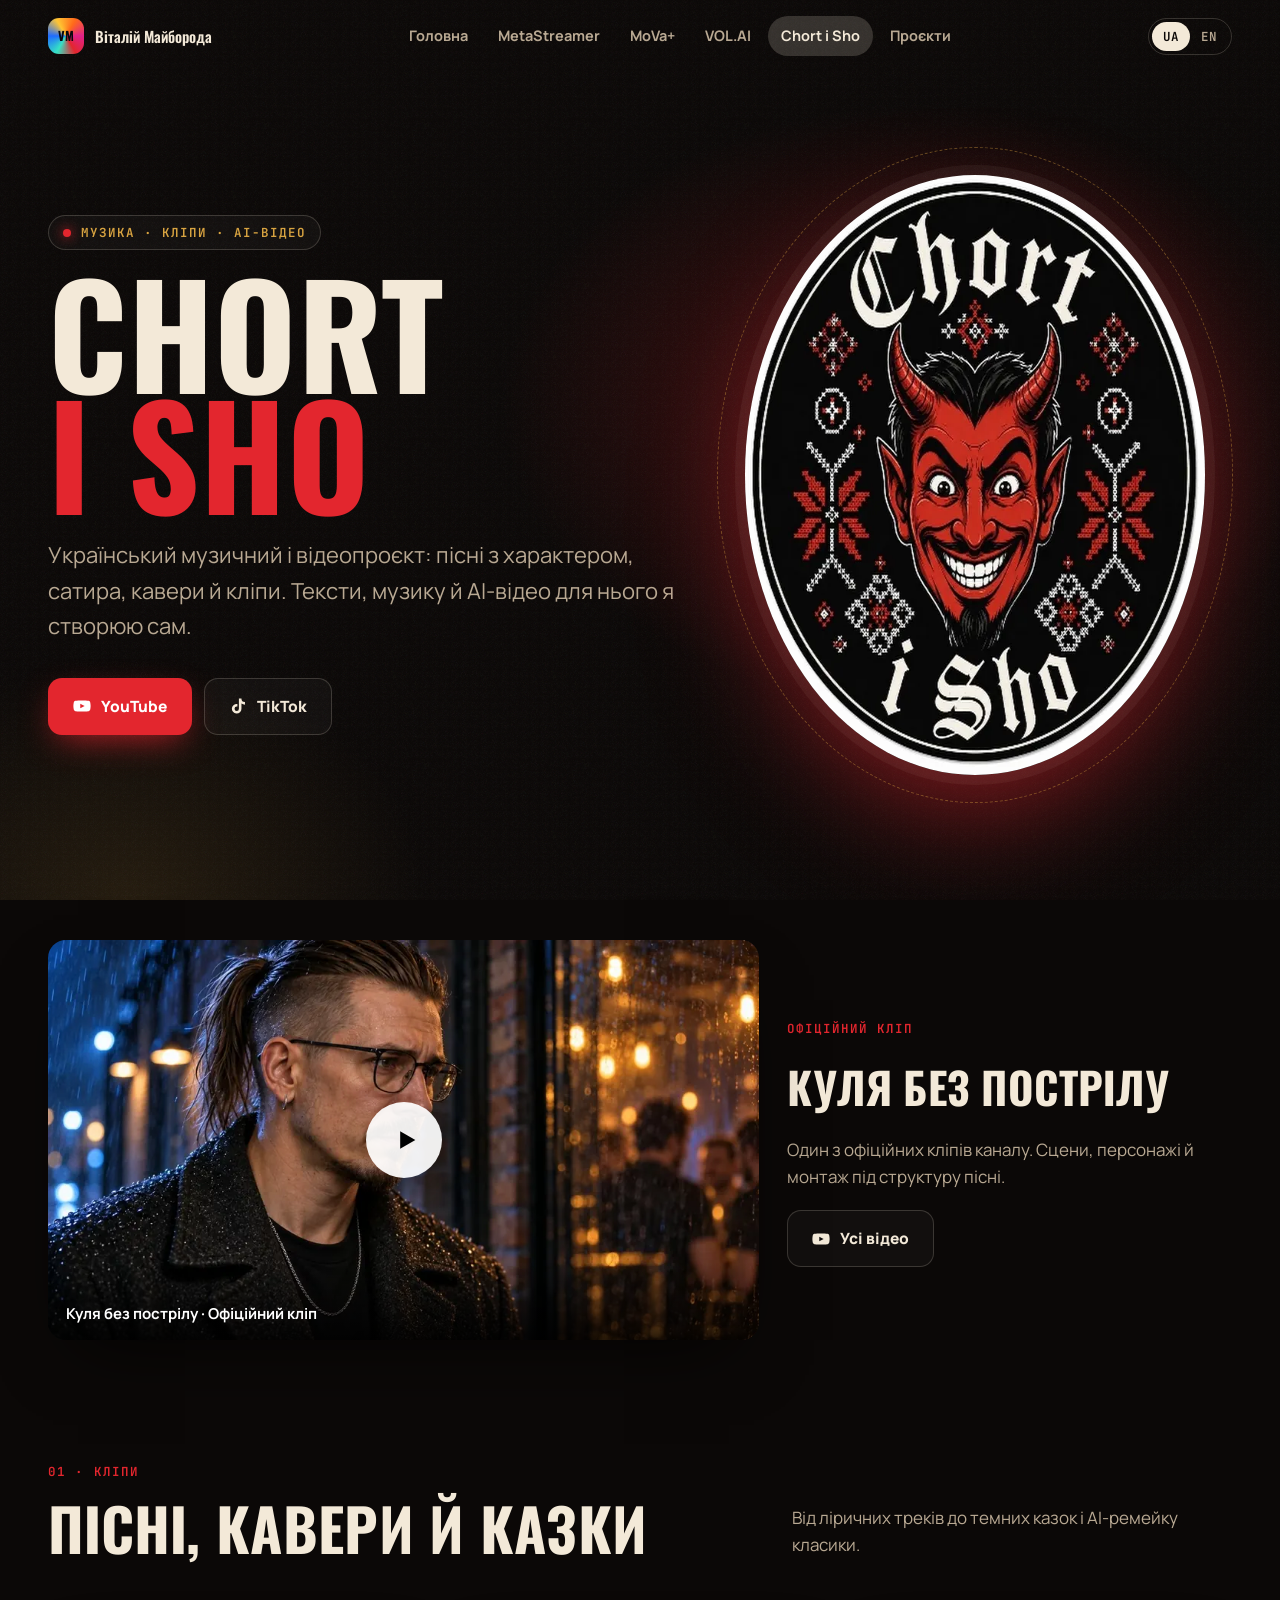
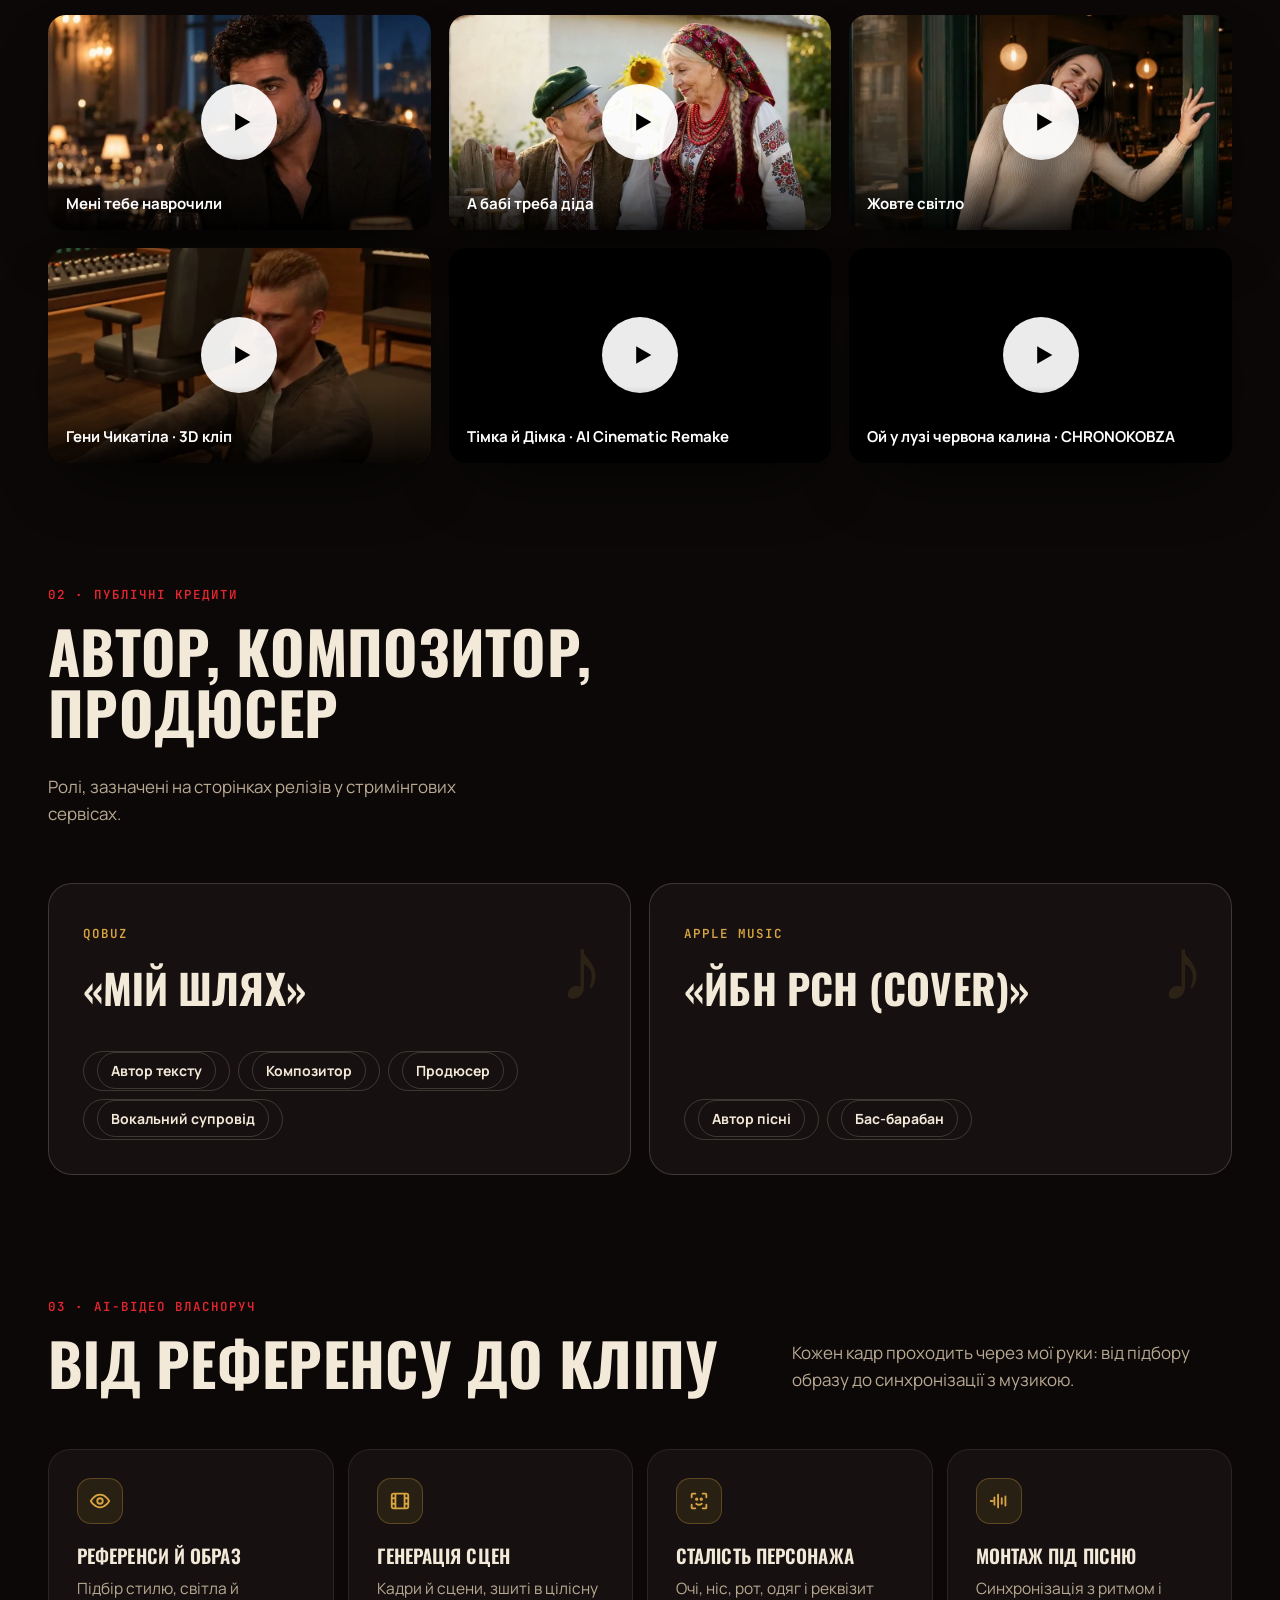
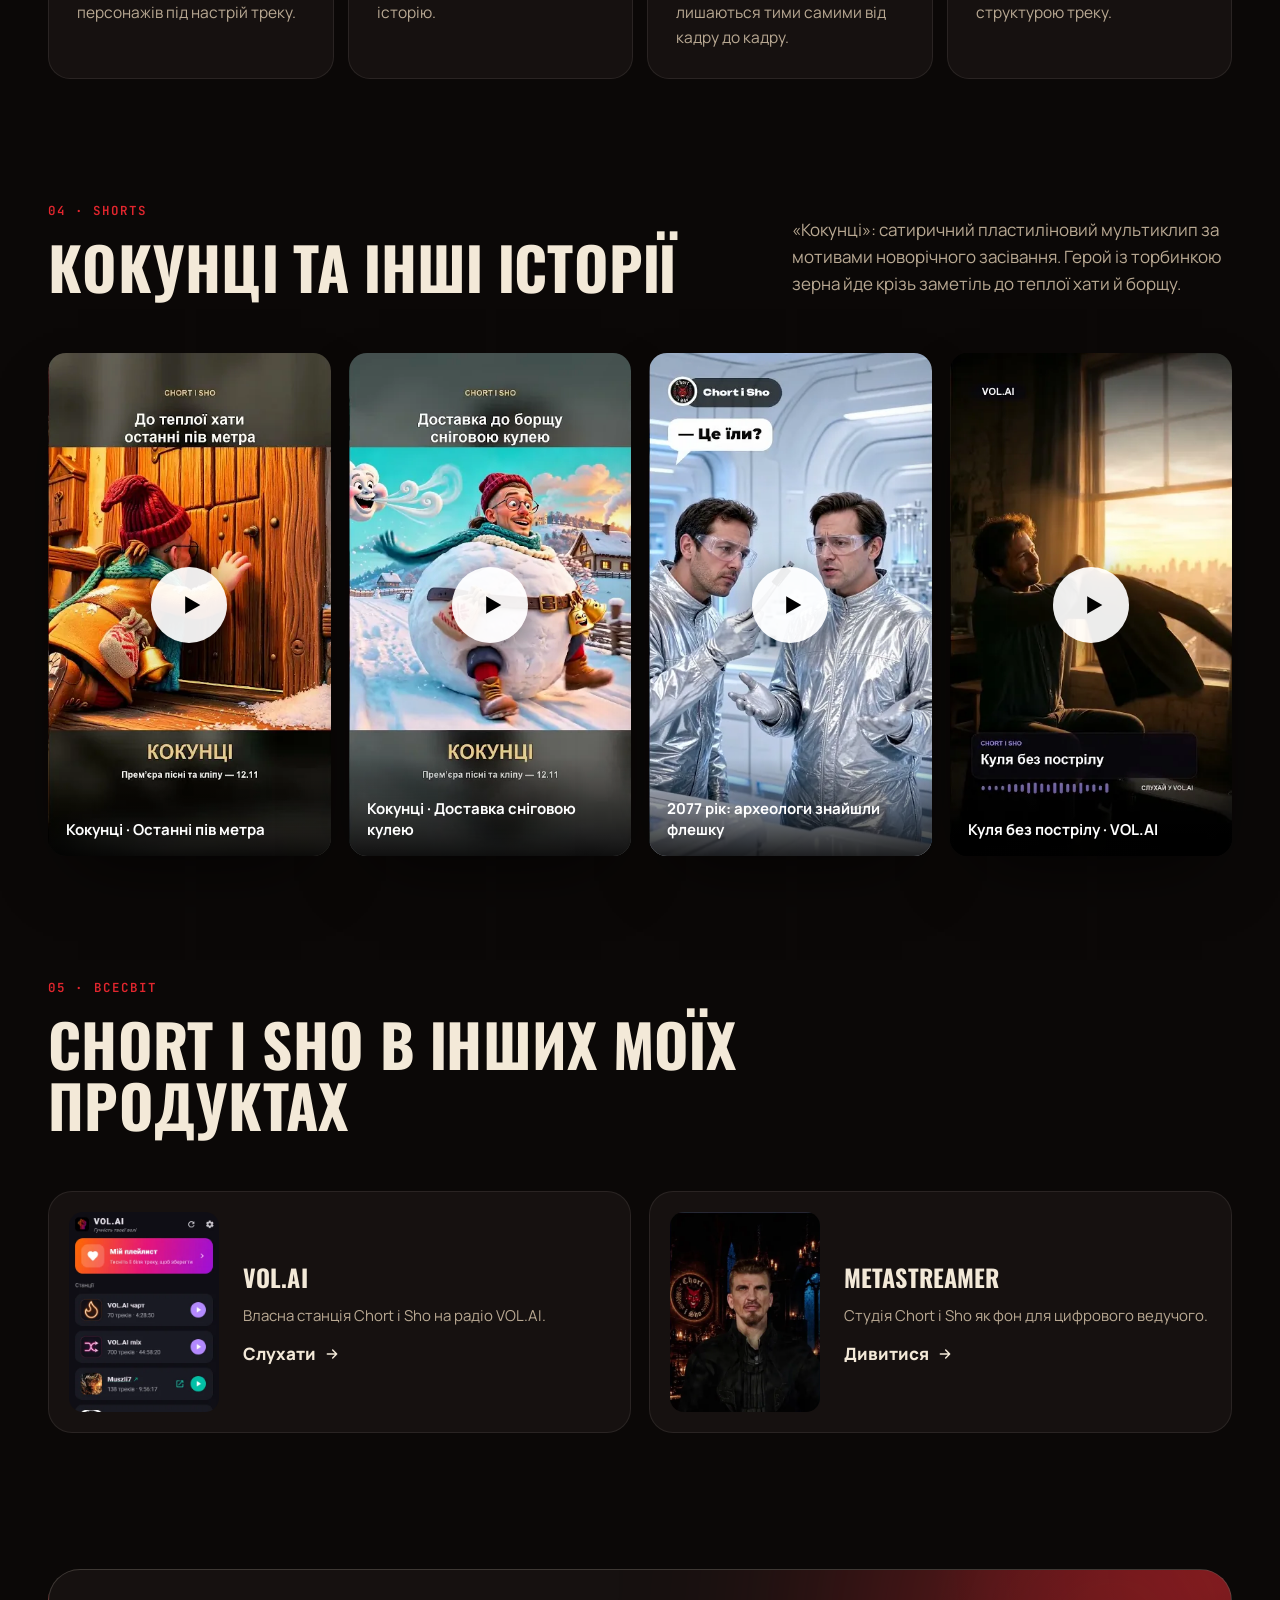
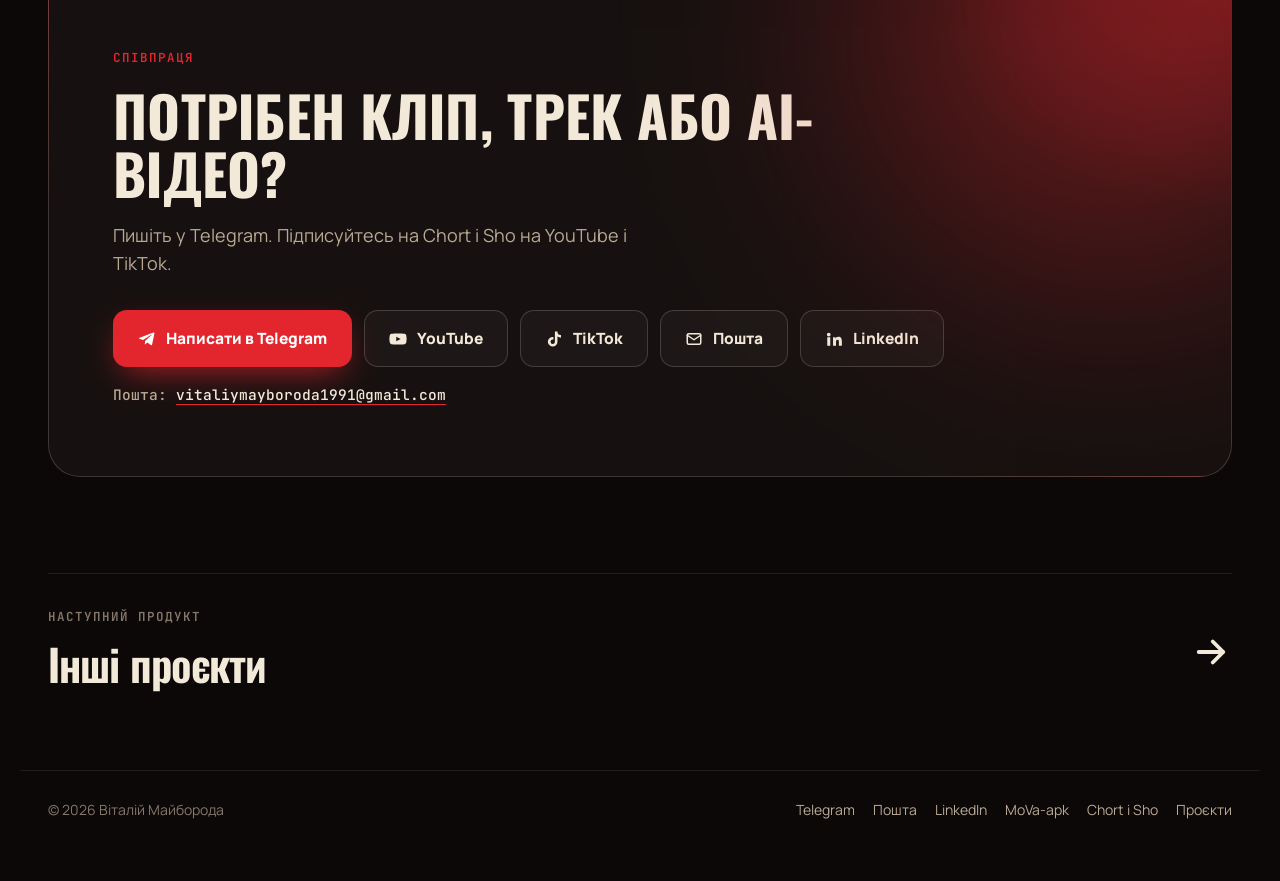
==== commit 7ffd3d1e: "Add email and LinkedIn to contact blocks and footer" ====
--- a/chortisho.html
+++ b/chortisho.html
@@ -80,11 +80,11 @@
  </div>
 </div></section>
 <section class="sec" id="contact"><div class="wrap"><div class="cta rv"><div class="glow" aria-hidden="true"></div>
-<span class="eyebrow"><span data-l="uk">Співпраця</span><span data-l="en">Collaboration</span></span><h2><span data-l="uk">Потрібен кліп, трек або AI-відео?</span><span data-l="en">Need a music video, a track or AI video?</span></h2><p><span data-l="uk">Пишіть у Telegram. Підписуйтесь на Chort i Sho на YouTube і TikTok.</span><span data-l="en">Message me on Telegram. Follow Chort i Sho on YouTube and TikTok.</span></p><div class="btns"><a class="btn btn-p" href="https://t.me/mr_tal_ChIS" target="_blank" rel="noopener"><svg viewBox="0 0 24 24" fill="currentColor"><path d="M21.9 4.6 18.8 19.3c-.2 1-.9 1.3-1.7.8l-4.7-3.5-2.3 2.2c-.3.3-.5.5-1 .5l.3-4.8 8.8-7.9c.4-.3-.1-.5-.6-.2L6.7 13.2 2 11.8c-1-.3-1-1 .2-1.5l18.3-7c.9-.3 1.6.2 1.4 1.3Z"/></svg><span data-l="uk">Написати в Telegram</span><span data-l="en">Message on Telegram</span></a><a class="btn btn-g" href="https://www.youtube.com/@Chort_i_Sho" target="_blank" rel="noopener"><svg viewBox="0 0 24 24" fill="currentColor"><path d="M23 7.2a3 3 0 0 0-2.1-2.1C19 4.6 12 4.6 12 4.6s-7 0-8.9.5A3 3 0 0 0 1 7.2 31 31 0 0 0 .5 12a31 31 0 0 0 .5 4.8 3 3 0 0 0 2.1 2.1c1.9.5 8.9.5 8.9.5s7 0 8.9-.5a3 3 0 0 0 2.1-2.1 31 31 0 0 0 .5-4.8 31 31 0 0 0-.5-4.8ZM9.7 15.1V8.9l5.8 3.1-5.8 3.1Z"/></svg><span data-l="uk">YouTube</span><span data-l="en">YouTube</span></a><a class="btn btn-g" href="https://www.tiktok.com/@chort_i_sho" target="_blank" rel="noopener"><svg viewBox="0 0 24 24" fill="currentColor"><path d="M16.6 2h-3.4v13.6a2.9 2.9 0 1 1-2.9-2.9c.3 0 .6 0 .9.1V9.3a6.4 6.4 0 1 0 5.4 6.3V8.7a8 8 0 0 0 4.7 1.5V6.8a4.7 4.7 0 0 1-4.7-4.8Z"/></svg><span data-l="uk">TikTok</span><span data-l="en">TikTok</span></a></div></div></div></section>
+<span class="eyebrow"><span data-l="uk">Співпраця</span><span data-l="en">Collaboration</span></span><h2><span data-l="uk">Потрібен кліп, трек або AI-відео?</span><span data-l="en">Need a music video, a track or AI video?</span></h2><p><span data-l="uk">Пишіть у Telegram. Підписуйтесь на Chort i Sho на YouTube і TikTok.</span><span data-l="en">Message me on Telegram. Follow Chort i Sho on YouTube and TikTok.</span></p><div class="btns"><a class="btn btn-p" href="https://t.me/mr_tal_ChIS" target="_blank" rel="noopener"><svg viewBox="0 0 24 24" fill="currentColor"><path d="M21.9 4.6 18.8 19.3c-.2 1-.9 1.3-1.7.8l-4.7-3.5-2.3 2.2c-.3.3-.5.5-1 .5l.3-4.8 8.8-7.9c.4-.3-.1-.5-.6-.2L6.7 13.2 2 11.8c-1-.3-1-1 .2-1.5l18.3-7c.9-.3 1.6.2 1.4 1.3Z"/></svg><span data-l="uk">Написати в Telegram</span><span data-l="en">Message on Telegram</span></a><a class="btn btn-g" href="https://www.youtube.com/@Chort_i_Sho" target="_blank" rel="noopener"><svg viewBox="0 0 24 24" fill="currentColor"><path d="M23 7.2a3 3 0 0 0-2.1-2.1C19 4.6 12 4.6 12 4.6s-7 0-8.9.5A3 3 0 0 0 1 7.2 31 31 0 0 0 .5 12a31 31 0 0 0 .5 4.8 3 3 0 0 0 2.1 2.1c1.9.5 8.9.5 8.9.5s7 0 8.9-.5a3 3 0 0 0 2.1-2.1 31 31 0 0 0 .5-4.8 31 31 0 0 0-.5-4.8ZM9.7 15.1V8.9l5.8 3.1-5.8 3.1Z"/></svg><span data-l="uk">YouTube</span><span data-l="en">YouTube</span></a><a class="btn btn-g" href="https://www.tiktok.com/@chort_i_sho" target="_blank" rel="noopener"><svg viewBox="0 0 24 24" fill="currentColor"><path d="M16.6 2h-3.4v13.6a2.9 2.9 0 1 1-2.9-2.9c.3 0 .6 0 .9.1V9.3a6.4 6.4 0 1 0 5.4 6.3V8.7a8 8 0 0 0 4.7 1.5V6.8a4.7 4.7 0 0 1-4.7-4.8Z"/></svg><span data-l="uk">TikTok</span><span data-l="en">TikTok</span></a><a class="btn btn-g" href="mailto:vitaliymayboroda1991@gmail.com"><svg viewBox="0 0 24 24" fill="none" stroke="currentColor" stroke-width="2" stroke-linecap="round" stroke-linejoin="round"><rect x="3" y="5" width="18" height="14" rx="2"/><path d="m3 7 9 6 9-6"/></svg><span data-l="uk">Пошта</span><span data-l="en">Email</span></a><a class="btn btn-g" href="https://www.linkedin.com/in/%D0%B2%D1%96%D1%82%D0%B0%D0%BB%D1%96%D0%B9-%D0%BC%D0%B0%D0%B9%D0%B1%D0%BE%D1%80%D0%BE%D0%B4%D0%B0-47b2a643a/" target="_blank" rel="noopener"><svg viewBox="0 0 24 24" fill="currentColor"><path d="M4.98 3.5a2.5 2.5 0 1 1 0 5 2.5 2.5 0 0 1 0-5ZM3 9.5h4V21H3V9.5Zm7 0h3.8v1.6h.1c.5-1 1.8-2 3.8-2 4 0 4.8 2.6 4.8 6V21h-4v-5.2c0-1.3 0-2.9-1.8-2.9s-2 1.4-2 2.8V21h-4V9.5Z"/></svg>LinkedIn</a></div><p class="cta-mail"><span data-l="uk">Пошта</span><span data-l="en">Email</span>: <a href="mailto:vitaliymayboroda1991@gmail.com">vitaliymayboroda1991@gmail.com</a></p></div></div></section>
 
 </main>
 <div class="wrap"><a class="next" href="projects.html"><span><small><span data-l="uk">Наступний продукт</span><span data-l="en">Next product</span></small><b><span data-l="uk">Інші проєкти</span><span data-l="en">Other projects</span></b></span><svg viewBox="0 0 24 24" fill="none" stroke="currentColor" stroke-width="2.2" stroke-linecap="round" stroke-linejoin="round"><path d="M5 12h14M13 6l6 6-6 6"/></svg></a></div>
-<footer><div class="wrap foot"><span>© 2026 <span data-l="uk">Віталій Майборода</span><span data-l="en">Vitalii Maiboroda</span></span><span><a href="https://t.me/mr_tal_ChIS" target="_blank" rel="noopener">Telegram</a><a href="https://www.youtube.com/@MoVa-apk/shorts" target="_blank" rel="noopener">MoVa-apk</a><a href="https://www.youtube.com/@Chort_i_Sho" target="_blank" rel="noopener">Chort i Sho</a><a href="projects.html"><span data-l="uk">Проєкти</span><span data-l="en">Projects</span></a></span></div></footer>
+<footer><div class="wrap foot"><span>© 2026 <span data-l="uk">Віталій Майборода</span><span data-l="en">Vitalii Maiboroda</span></span><span><a href="https://t.me/mr_tal_ChIS" target="_blank" rel="noopener">Telegram</a><a href="mailto:vitaliymayboroda1991@gmail.com"><span data-l="uk">Пошта</span><span data-l="en">Email</span></a><a href="https://www.linkedin.com/in/%D0%B2%D1%96%D1%82%D0%B0%D0%BB%D1%96%D0%B9-%D0%BC%D0%B0%D0%B9%D0%B1%D0%BE%D1%80%D0%BE%D0%B4%D0%B0-47b2a643a/" target="_blank" rel="noopener">LinkedIn</a><a href="https://www.youtube.com/@MoVa-apk/shorts" target="_blank" rel="noopener">MoVa-apk</a><a href="https://www.youtube.com/@Chort_i_Sho" target="_blank" rel="noopener">Chort i Sho</a><a href="projects.html"><span data-l="uk">Проєкти</span><span data-l="en">Projects</span></a></span></div></footer>
 <script src="assets/js/main.js"></script>
 </body>
 </html>
--- a/assets/css/site.css
+++ b/assets/css/site.css
@@ -476,3 +476,6 @@
   .btns{flex-wrap:wrap}
 }
 @media (max-width:600px){.tile-c h3{font-size:clamp(28px,8.4vw,34px)}}
+.cta .cta-mail{margin:18px 0 0;font:500 14.5px var(--fm);color:var(--muted);position:relative}
+.cta .cta-mail a{color:var(--text);text-decoration:underline;text-decoration-color:var(--acc);text-underline-offset:4px;word-break:normal;display:inline-block}
+.t-mova .cta .cta-mail{color:rgba(255,255,255,.75)}.t-mova .cta .cta-mail a{color:#fff}
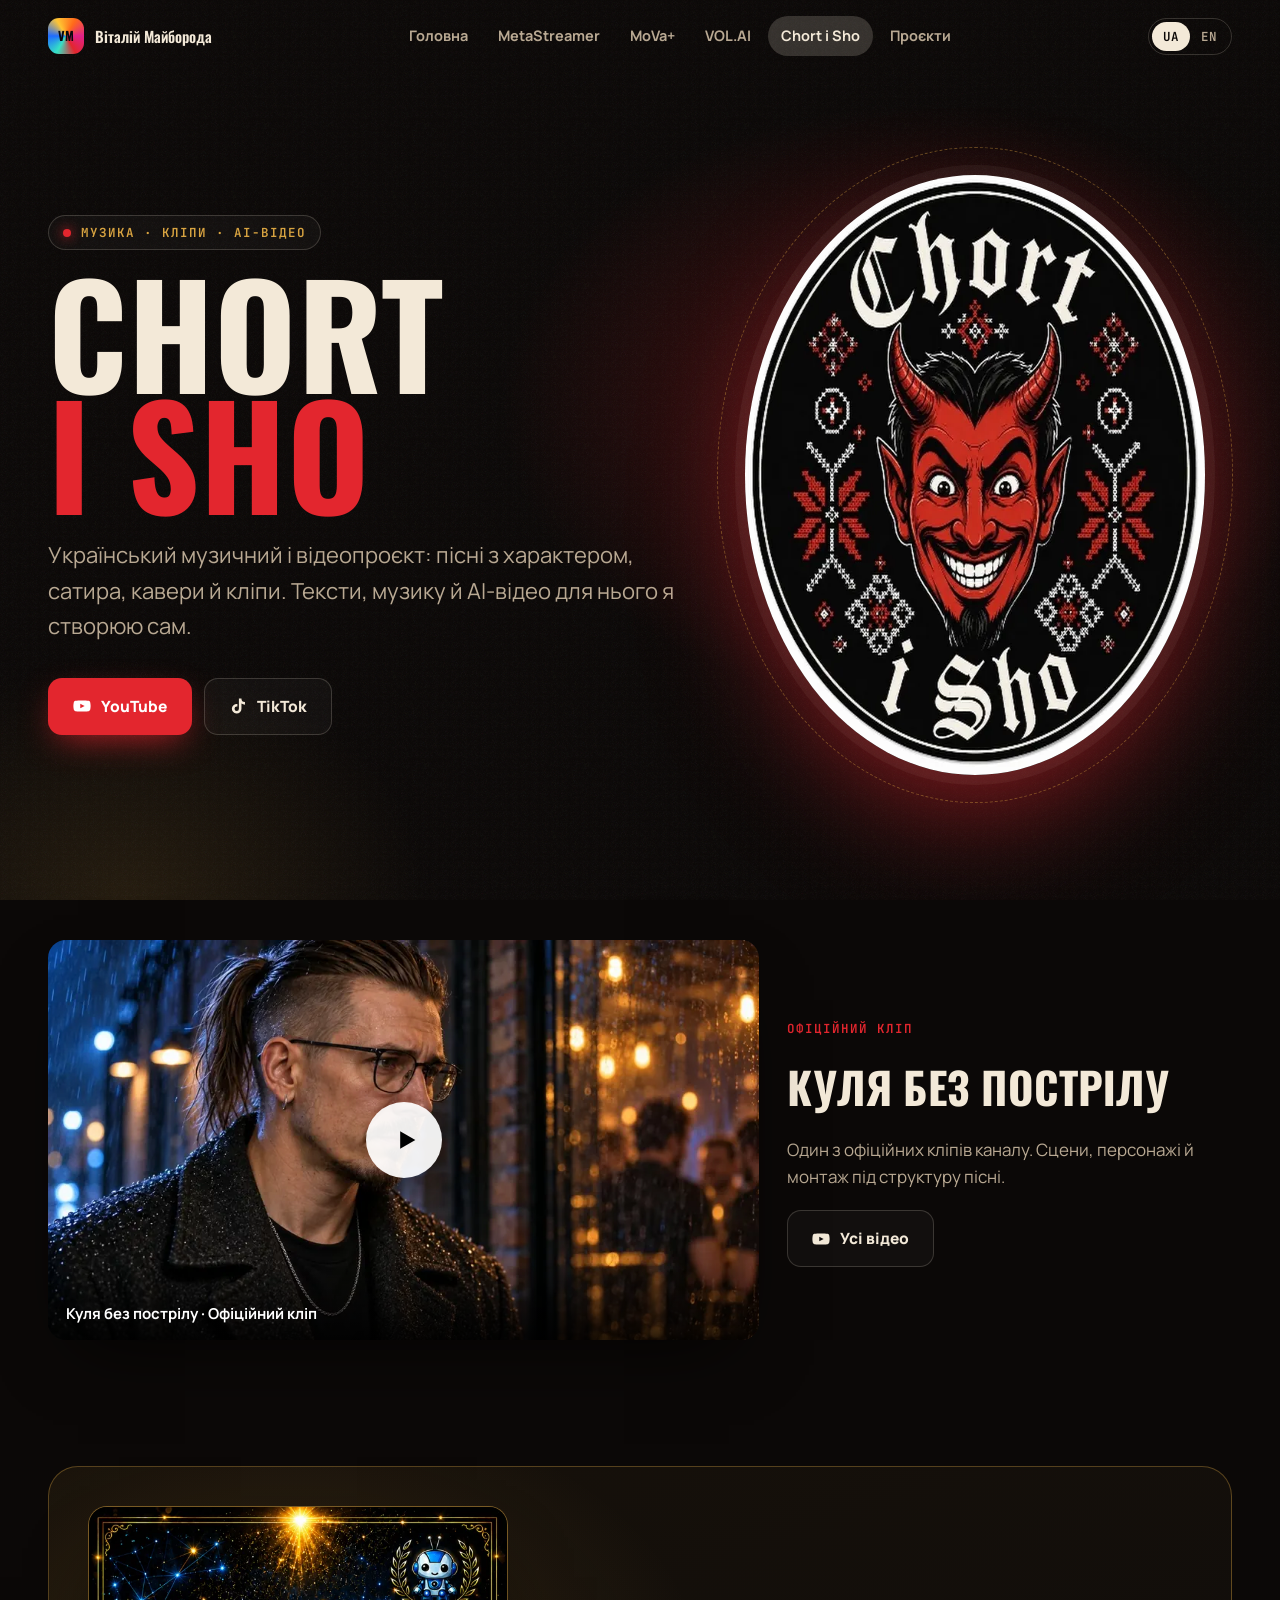
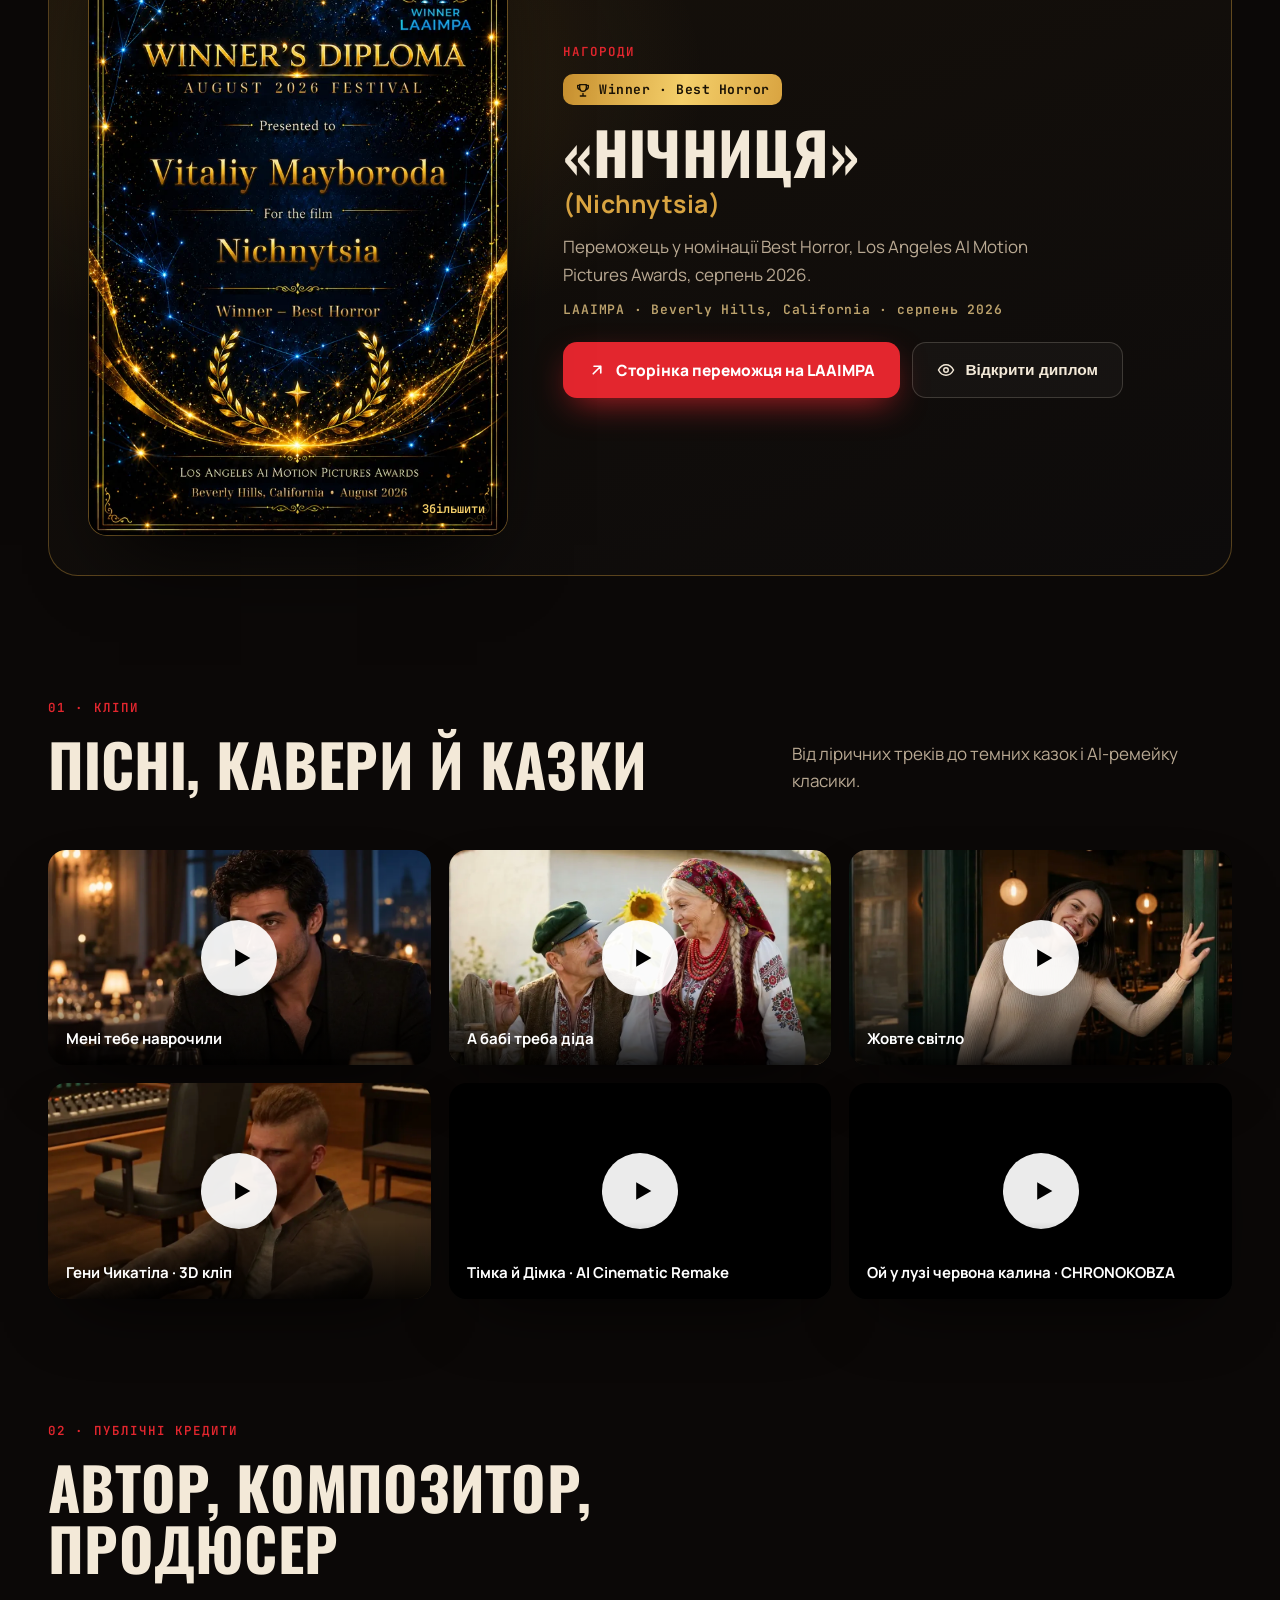
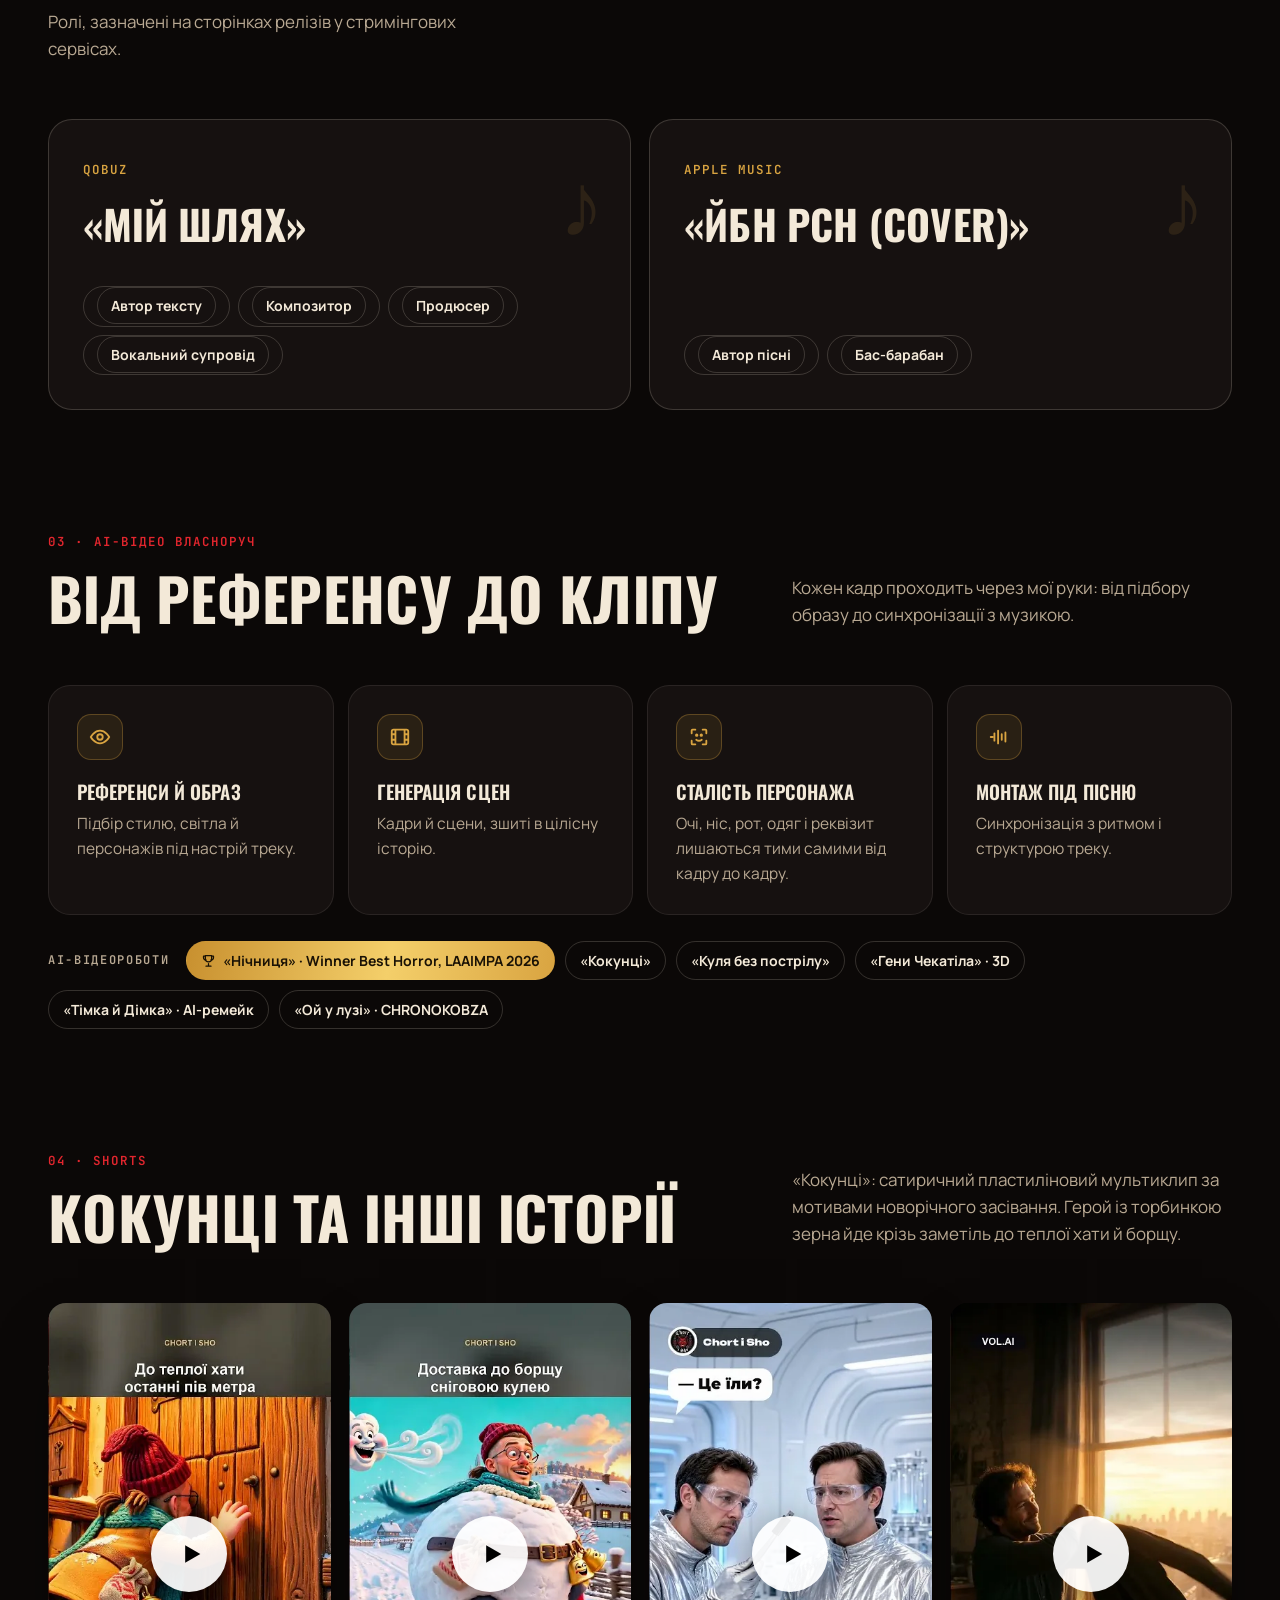
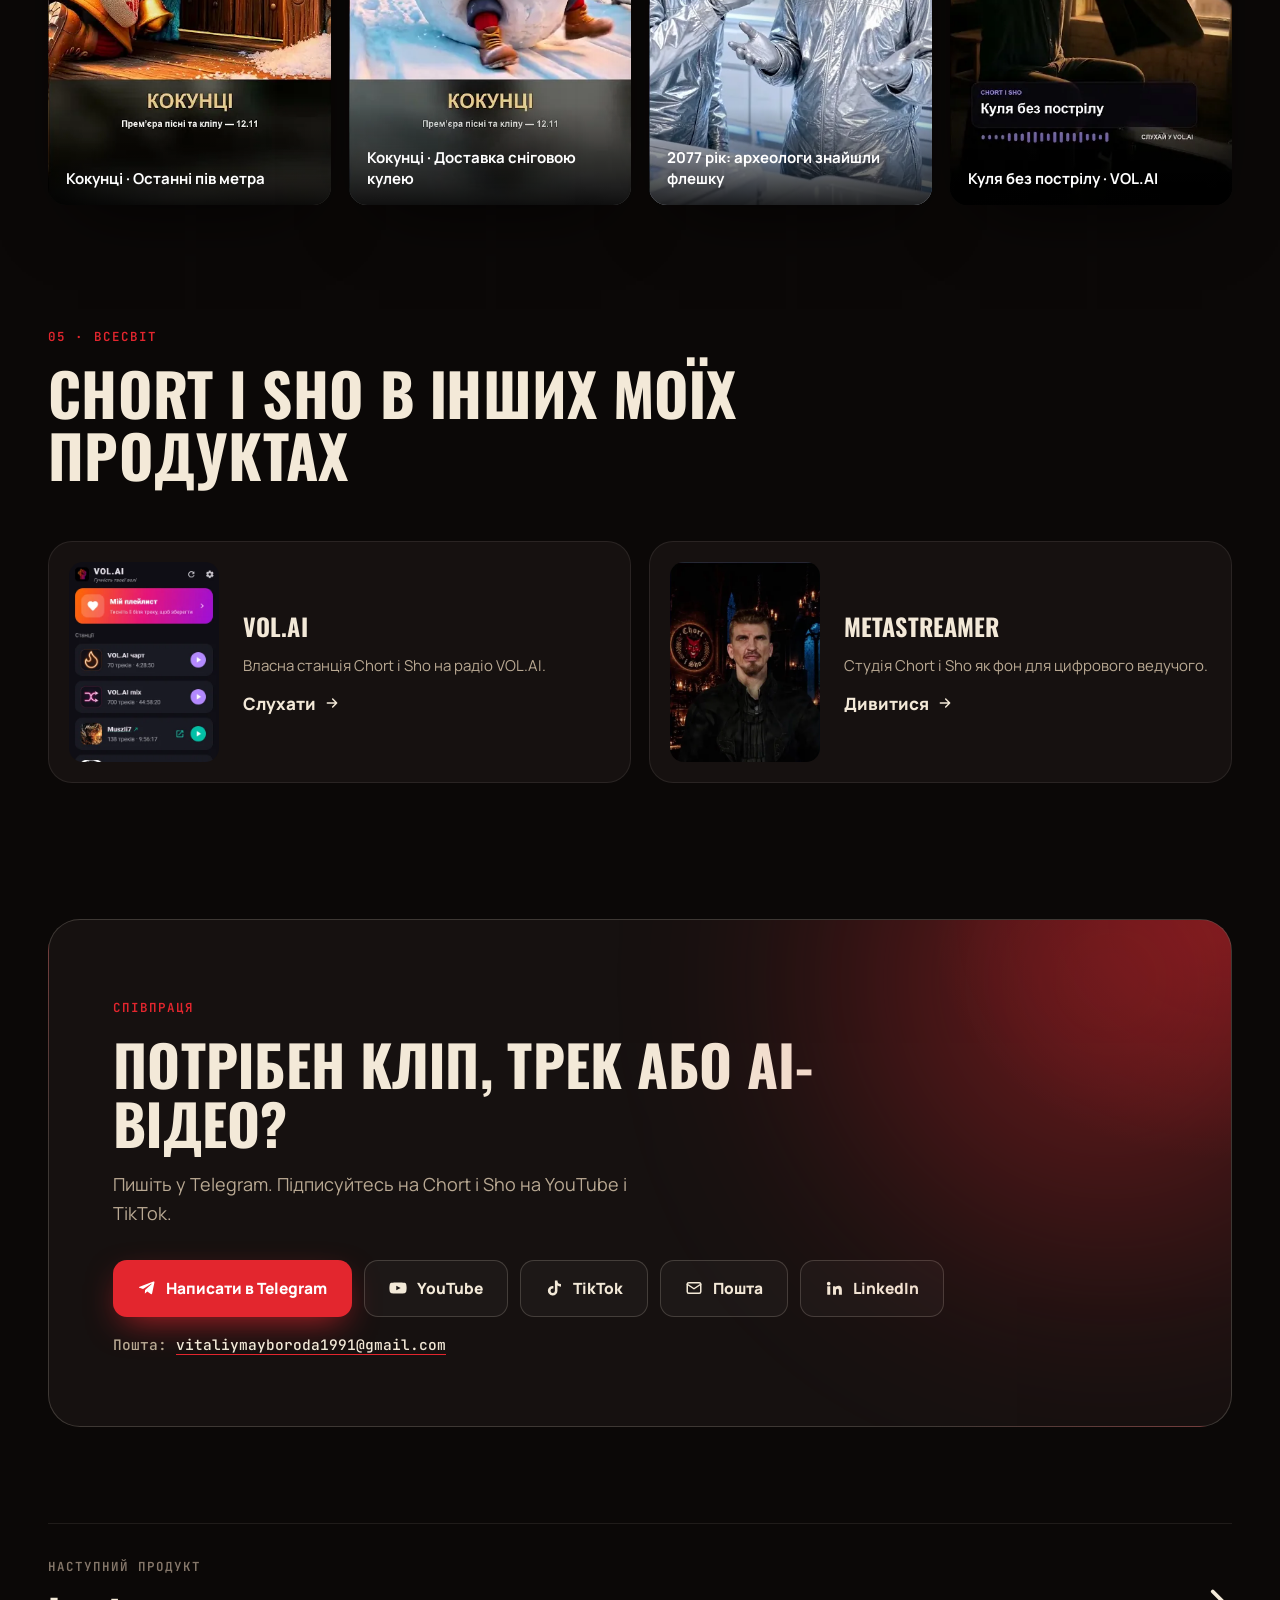
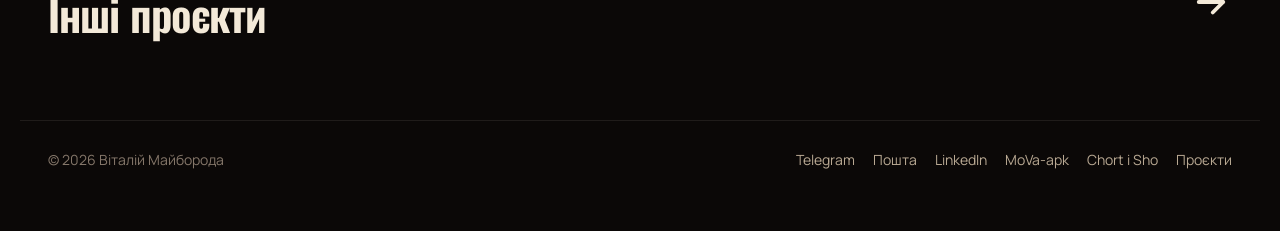
==== commit ebaa5821: "Add LAAIMPA Best Horror award (Nichnytsia): award block, lightbox, index badge" ====
--- a/chortisho.html
+++ b/chortisho.html
@@ -39,8 +39,20 @@
  <div class="rv d1"><span class="eyebrow"><span data-l="uk">Офіційний кліп</span><span data-l="en">Official video</span></span><h3><span data-l="uk">Куля без пострілу</span><span data-l="en">Kulia bez postrilu</span></h3><p><span data-l="uk">Один з офіційних кліпів каналу. Сцени, персонажі й монтаж під структуру пісні.</span><span data-l="en">One of the channel's official videos. Scenes, characters and an edit built around the song's structure.</span></p><a class="btn btn-g" href="https://www.youtube.com/@Chort_i_Sho/videos" target="_blank" rel="noopener"><svg viewBox="0 0 24 24" fill="currentColor"><path d="M23 7.2a3 3 0 0 0-2.1-2.1C19 4.6 12 4.6 12 4.6s-7 0-8.9.5A3 3 0 0 0 1 7.2 31 31 0 0 0 .5 12a31 31 0 0 0 .5 4.8 3 3 0 0 0 2.1 2.1c1.9.5 8.9.5 8.9.5s7 0 8.9-.5a3 3 0 0 0 2.1-2.1 31 31 0 0 0 .5-4.8 31 31 0 0 0-.5-4.8ZM9.7 15.1V8.9l5.8 3.1-5.8 3.1Z"/></svg><span data-l="uk">Усі відео</span><span data-l="en">All videos</span></a></div>
 </div></section>
 
+<section class="sec" id="award" style="padding-top:30px"><div class="wrap"><div class="award rv">
+ <button type="button" class="award-img" data-lightbox="assets/img/award-laaimpa.webp" data-aria-uk="Відкрити диплом у повному розмірі" data-aria-en="Open the diploma full size" aria-label="Відкрити диплом у повному розмірі"><img src="assets/img/award-laaimpa-sm.webp" alt="Диплом переможця LAAIMPA: Vitaliy Mayboroda, фільм Nichnytsia, Winner Best Horror" width="640" height="960" loading="lazy"><span class="zoom" aria-hidden="true"><span data-l="uk">Збільшити</span><span data-l="en">Enlarge</span></span></button>
+ <div class="award-tx">
+  <span class="eyebrow"><span data-l="uk">Нагороди</span><span data-l="en">Awards</span></span>
+  <span class="award-badge"><svg viewBox="0 0 24 24" fill="none" stroke="currentColor" stroke-width="2" stroke-linecap="round" stroke-linejoin="round"><path d="M8 21h8M12 17v4M7 4h10v5a5 5 0 0 1-10 0V4Z"/><path d="M17 5h3v2a4 4 0 0 1-4 4M7 5H4v2a4 4 0 0 0 4 4"/></svg>Winner · Best Horror</span>
+  <h2 class="h-sec"><span data-l="uk">«Нічниця»</span><span data-l="en">Nichnytsia</span><small><span data-l="uk">(Nichnytsia)</span><span data-l="en">(«Нічниця»)</span></small></h2>
+  <p><span data-l="uk">Переможець у номінації Best Horror, Los Angeles AI Motion Pictures Awards, серпень 2026.</span><span data-l="en">Winner of the Best Horror category, Los Angeles AI Motion Pictures Awards, August 2026.</span></p>
+  <p class="award-meta">LAAIMPA · Beverly Hills, California · <span data-l="uk">серпень 2026</span><span data-l="en">August 2026</span></p>
+  <div class="btns"><a class="btn btn-p" href="https://laaimpa.com/winners/nichnytsia" target="_blank" rel="noopener"><svg viewBox="0 0 24 24" fill="none" stroke="currentColor" stroke-width="2.2" stroke-linecap="round" stroke-linejoin="round"><path d="M7 17 17 7M8 7h9v9"/></svg><span data-l="uk">Сторінка переможця на LAAIMPA</span><span data-l="en">Winner page on LAAIMPA</span></a><button type="button" class="btn btn-g" data-lightbox="assets/img/award-laaimpa.webp"><svg viewBox="0 0 24 24" fill="none" stroke="currentColor" stroke-width="2"><path d="M2 12s3.6-7 10-7 10 7 10 7-3.6 7-10 7S2 12 2 12Z"/><circle cx="12" cy="12" r="3"/></svg><span data-l="uk">Відкрити диплом</span><span data-l="en">View the diploma</span></button></div>
+ </div>
+</div></div></section>
+
 <section class="sec" style="padding-top:20px"><div class="wrap">
- <div class="sec-hd rv"><div><span class="eyebrow">01 · <span data-l="uk">Кліпи</span><span data-l="en">Videos</span></span><h2 class="h-sec"><span data-l="uk">Пісні, кавери й казки</span><span data-l="en">Songs, covers and tales</span></h2></div><p><span data-l="uk">Від ліричних треків до темних казок і AI-ремейку класики.</span><span data-l="en">From lyrical tracks to dark folk tales and an AI remake of a classic.</span></p></div>
+ <div class="sec-hd rv"><div><span class="eyebrow" id="clips">01 · <span data-l="uk">Кліпи</span><span data-l="en">Videos</span></span><h2 class="h-sec"><span data-l="uk">Пісні, кавери й казки</span><span data-l="en">Songs, covers and tales</span></h2></div><p><span data-l="uk">Від ліричних треків до темних казок і AI-ремейку класики.</span><span data-l="en">From lyrical tracks to dark folk tales and an AI remake of a classic.</span></p></div>
  <div class="clips"><div class="rv"><button type="button" class="yt" data-id="lvfW8V128AY" data-aria-uk="Відтворити відео: Мені тебе наврочили" data-aria-en="Play video: Meni tebe navrochyly" aria-label="Відтворити відео: Мені тебе наврочили"><img src="assets/img/yt/lvfW8V128AY.webp" alt="" loading="lazy" decoding="async"><span class="play" aria-hidden="true"><svg viewBox="0 0 24 24" fill="currentColor"><path d="M7 4.5v15l13-7.5z"/></svg></span><span class="yt-t"><span data-l="uk">Мені тебе наврочили</span><span data-l="en">Meni tebe navrochyly</span></span></button></div><div class="rv d1"><button type="button" class="yt" data-id="0uQm21LS4cQ" data-aria-uk="Відтворити відео: А бабі треба діда" data-aria-en="Play video: A babi treba dida" aria-label="Відтворити відео: А бабі треба діда"><img src="assets/img/yt/0uQm21LS4cQ.webp" alt="" loading="lazy" decoding="async"><span class="play" aria-hidden="true"><svg viewBox="0 0 24 24" fill="currentColor"><path d="M7 4.5v15l13-7.5z"/></svg></span><span class="yt-t"><span data-l="uk">А бабі треба діда</span><span data-l="en">A babi treba dida</span></span></button></div><div class="rv d2"><button type="button" class="yt" data-id="Lbv3SUK76Xs" data-aria-uk="Відтворити відео: Жовте світло" data-aria-en="Play video: Zhovte svitlo" aria-label="Відтворити відео: Жовте світло"><img src="assets/img/yt/Lbv3SUK76Xs.webp" alt="" loading="lazy" decoding="async"><span class="play" aria-hidden="true"><svg viewBox="0 0 24 24" fill="currentColor"><path d="M7 4.5v15l13-7.5z"/></svg></span><span class="yt-t"><span data-l="uk">Жовте світло</span><span data-l="en">Zhovte svitlo</span></span></button></div><div class="rv"><button type="button" class="yt" data-id="iTNrVqF2meU" data-aria-uk="Відтворити відео: Гени Чикатіла · 3D кліп" data-aria-en="Play video: Geny Chykatila · 3D video" aria-label="Відтворити відео: Гени Чикатіла · 3D кліп"><img src="assets/img/yt/iTNrVqF2meU.webp" alt="" loading="lazy" decoding="async"><span class="play" aria-hidden="true"><svg viewBox="0 0 24 24" fill="currentColor"><path d="M7 4.5v15l13-7.5z"/></svg></span><span class="yt-t"><span data-l="uk">Гени Чикатіла · 3D кліп</span><span data-l="en">Geny Chykatila · 3D video</span></span></button></div><div class="rv d1"><button type="button" class="yt" data-id="1H8OzVrDCLM" data-aria-uk="Відтворити відео: Тімка й Дімка · AI Cinematic Remake" data-aria-en="Play video: Timka & Dimka · AI Cinematic Remake" aria-label="Відтворити відео: Тімка й Дімка · AI Cinematic Remake"><img src="assets/img/yt/1H8OzVrDCLM.webp" alt="" loading="lazy" decoding="async"><span class="play" aria-hidden="true"><svg viewBox="0 0 24 24" fill="currentColor"><path d="M7 4.5v15l13-7.5z"/></svg></span><span class="yt-t"><span data-l="uk">Тімка й Дімка · AI Cinematic Remake</span><span data-l="en">Timka & Dimka · AI Cinematic Remake</span></span></button></div><div class="rv d2"><button type="button" class="yt" data-id="BfnPFK28f38" data-aria-uk="Відтворити відео: Ой у лузі червона калина · CHRONOKOBZA" data-aria-en="Play video: Oi u luzi chervona kalyna · CHRONOKOBZA" aria-label="Відтворити відео: Ой у лузі червона калина · CHRONOKOBZA"><img src="assets/img/yt/BfnPFK28f38.webp" alt="" loading="lazy" decoding="async"><span class="play" aria-hidden="true"><svg viewBox="0 0 24 24" fill="currentColor"><path d="M7 4.5v15l13-7.5z"/></svg></span><span class="yt-t"><span data-l="uk">Ой у лузі червона калина · CHRONOKOBZA</span><span data-l="en">Oi u luzi chervona kalyna · CHRONOKOBZA</span></span></button></div></div>
 </div></section>
 
@@ -60,6 +72,7 @@
   <div class="feat rv d2"><div class="ic" aria-hidden="true"><svg viewBox="0 0 24 24" fill="none" stroke="currentColor" stroke-width="2" stroke-linecap="round"><path d="M4 8V5a1 1 0 0 1 1-1h3M16 4h3a1 1 0 0 1 1 1v3M20 16v3a1 1 0 0 1-1 1h-3M8 20H5a1 1 0 0 1-1-1v-3"/><circle cx="9.5" cy="10" r=".8" fill="currentColor"/><circle cx="14.5" cy="10" r=".8" fill="currentColor"/><path d="M9 15c1.7 1.3 4.3 1.3 6 0"/></svg></div><h3><span data-l="uk">Сталість персонажа</span><span data-l="en">Character consistency</span></h3><p><span data-l="uk">Очі, ніс, рот, одяг і реквізит лишаються тими самими від кадру до кадру.</span><span data-l="en">Eyes, nose, mouth, clothing and props stay the same from shot to shot.</span></p></div>
   <div class="feat rv d3"><div class="ic" aria-hidden="true"><svg viewBox="0 0 24 24" fill="none" stroke="currentColor" stroke-width="2" stroke-linecap="round"><path d="M3 12h2M7 8v8M11 5v14M15 9v6M19 7v10"/></svg></div><h3><span data-l="uk">Монтаж під пісню</span><span data-l="en">Edit to the song</span></h3><p><span data-l="uk">Синхронізація з ритмом і структурою треку.</span><span data-l="en">Sync with the rhythm and structure of the track.</span></p></div>
  </div>
+ <div class="works rv"><span class="works-t"><span data-l="uk">AI-відеороботи</span><span data-l="en">AI video works</span></span><a class="work win" href="#award"><svg viewBox="0 0 24 24" fill="none" stroke="currentColor" stroke-width="2" stroke-linecap="round" stroke-linejoin="round"><path d="M8 21h8M12 17v4M7 4h10v5a5 5 0 0 1-10 0V4Z"/><path d="M17 5h3v2a4 4 0 0 1-4 4M7 5H4v2a4 4 0 0 0 4 4"/></svg><span data-l="uk">«Нічниця» · Winner Best Horror, LAAIMPA 2026</span><span data-l="en">Nichnytsia · Winner Best Horror, LAAIMPA 2026</span></a><a class="work" href="#clips"><span data-l="uk">«Кокунці»</span><span data-l="en">Kokuntsi</span></a><a class="work" href="#clips"><span data-l="uk">«Куля без пострілу»</span><span data-l="en">Kulia bez postrilu</span></a><a class="work" href="#clips"><span data-l="uk">«Гени Чекатіла» · 3D</span><span data-l="en">Geny Chekatila · 3D</span></a><a class="work" href="#clips"><span data-l="uk">«Тімка й Дімка» · AI-ремейк</span><span data-l="en">Timka y Dimka · AI remake</span></a><a class="work" href="#clips"><span data-l="uk">«Ой у лузі» · CHRONOKOBZA</span><span data-l="en">Oy u luzi · CHRONOKOBZA</span></a></div>
 </div></section>
 
 <section class="sec" style="padding-top:20px"><div class="wrap">
--- a/assets/css/site.css
+++ b/assets/css/site.css
@@ -479,3 +479,39 @@
 .cta .cta-mail{margin:18px 0 0;font:500 14.5px var(--fm);color:var(--muted);position:relative}
 .cta .cta-mail a{color:var(--text);text-decoration:underline;text-decoration-color:var(--acc);text-underline-offset:4px;word-break:normal;display:inline-block}
 .t-mova .cta .cta-mail{color:rgba(255,255,255,.75)}.t-mova .cta .cta-mail a{color:#fff}
+.tile-act{display:flex;flex-wrap:wrap;align-items:center;gap:14px 22px}
+.tile .stretch::after{content:"";position:absolute;left:0;right:0;bottom:0;top:-1200px;z-index:1}
+.tile-act .btn{position:relative;z-index:2}
+.btn-sm{padding:10px 16px;font-size:14px}
+.t-mova .btn-p .ic-gp,.btn svg{flex:none}
+/* awards */
+.award-pill{display:inline-flex;align-items:center;gap:9px;margin:12px 0 0 0;padding:8px 14px 8px 10px;border-radius:999px;text-decoration:none;font:700 13px var(--fb);color:#1a1205;background:linear-gradient(100deg,#c8902f,#f4cf6a 55%,#d9a441);box-shadow:0 10px 30px -12px rgba(217,164,65,.8);transition:transform .2s}
+.award-pill:hover{transform:translateY(-2px)}
+.award-pill svg{width:17px;height:17px}
+.hero-g .award-pill{display:flex;width:max-content;max-width:100%}
+.award{display:grid;grid-template-columns:minmax(0,.8fr) minmax(0,1.2fr);gap:56px;align-items:center;padding:40px;border-radius:30px;background:radial-gradient(600px 400px at 20% 30%,rgba(217,164,65,.16),transparent 70%),linear-gradient(160deg,#17110a,#0d0b0b);border:1px solid rgba(217,164,65,.35)}
+.award-img{all:unset;cursor:zoom-in;position:relative;display:block;border-radius:18px;overflow:hidden;box-shadow:0 40px 80px -30px rgba(0,0,0,.9),0 0 0 1px rgba(217,164,65,.5);transition:transform .4s}
+.award-img:hover{transform:translateY(-4px) rotate(-.4deg)}
+.award-img:focus-visible{outline:2px solid #f4cf6a;outline-offset:4px}
+.award-img img{display:block;width:100%;height:auto}
+.award-img .zoom{position:absolute;right:12px;bottom:12px;font:600 12px var(--fm);padding:6px 10px;border-radius:8px;background:rgba(0,0,0,.7);color:#f4cf6a}
+.award-badge{display:inline-flex;align-items:center;gap:8px;margin:14px 0 10px;padding:7px 12px;border-radius:10px;font:700 13px var(--fm);letter-spacing:.04em;color:#1a1205;background:linear-gradient(100deg,#c8902f,#f4cf6a 55%,#d9a441)}
+.award-badge svg{width:16px;height:16px}
+.award-tx .h-sec{margin-top:6px}
+.award-tx .h-sec small{display:block;font-size:.42em;letter-spacing:.02em;color:#d9a441;margin-top:8px;font-family:var(--fb);text-transform:none}
+.award-tx p{color:var(--muted);font-size:17px;max-width:520px}
+.award-tx .award-meta{font:600 13px var(--fm);letter-spacing:.06em;color:#bda36d;margin:-4px 0 24px}
+.award-tx .btns{flex-wrap:wrap}
+.works{display:flex;flex-wrap:wrap;gap:10px;align-items:center;margin-top:26px}
+.works-t{font:600 12px var(--fm);letter-spacing:.14em;text-transform:uppercase;color:var(--muted);margin-right:6px}
+.work{display:inline-flex;align-items:center;gap:7px;padding:9px 14px;border-radius:999px;border:1px solid var(--line2);font:700 14px var(--fb);color:var(--text);text-decoration:none;transition:border-color .2s}
+.work:hover{border-color:#d9a441}
+.work.win{color:#1a1205;border-color:transparent;background:linear-gradient(100deg,#c8902f,#f4cf6a 55%,#d9a441)}
+.work svg{width:15px;height:15px}
+.lb{position:fixed;inset:0;z-index:200;background:rgba(5,5,8,.92);display:flex;align-items:center;justify-content:center;padding:24px;cursor:zoom-out;opacity:0;transition:opacity .25s}
+.lb.on{opacity:1}
+.lb img{max-width:100%;max-height:100%;border-radius:10px;box-shadow:0 40px 100px rgba(0,0,0,.8)}
+.lb button{all:unset;position:absolute;top:16px;right:20px;font:400 34px/1 var(--fb);color:#fff;cursor:pointer;padding:6px 10px}
+.lb button:focus-visible{outline:2px solid #f4cf6a}
+@media (max-width:900px){.award{grid-template-columns:1fr;gap:30px;padding:24px}.award-img{max-width:380px;justify-self:center;width:100%}}
+.award-tx>.eyebrow{display:block}
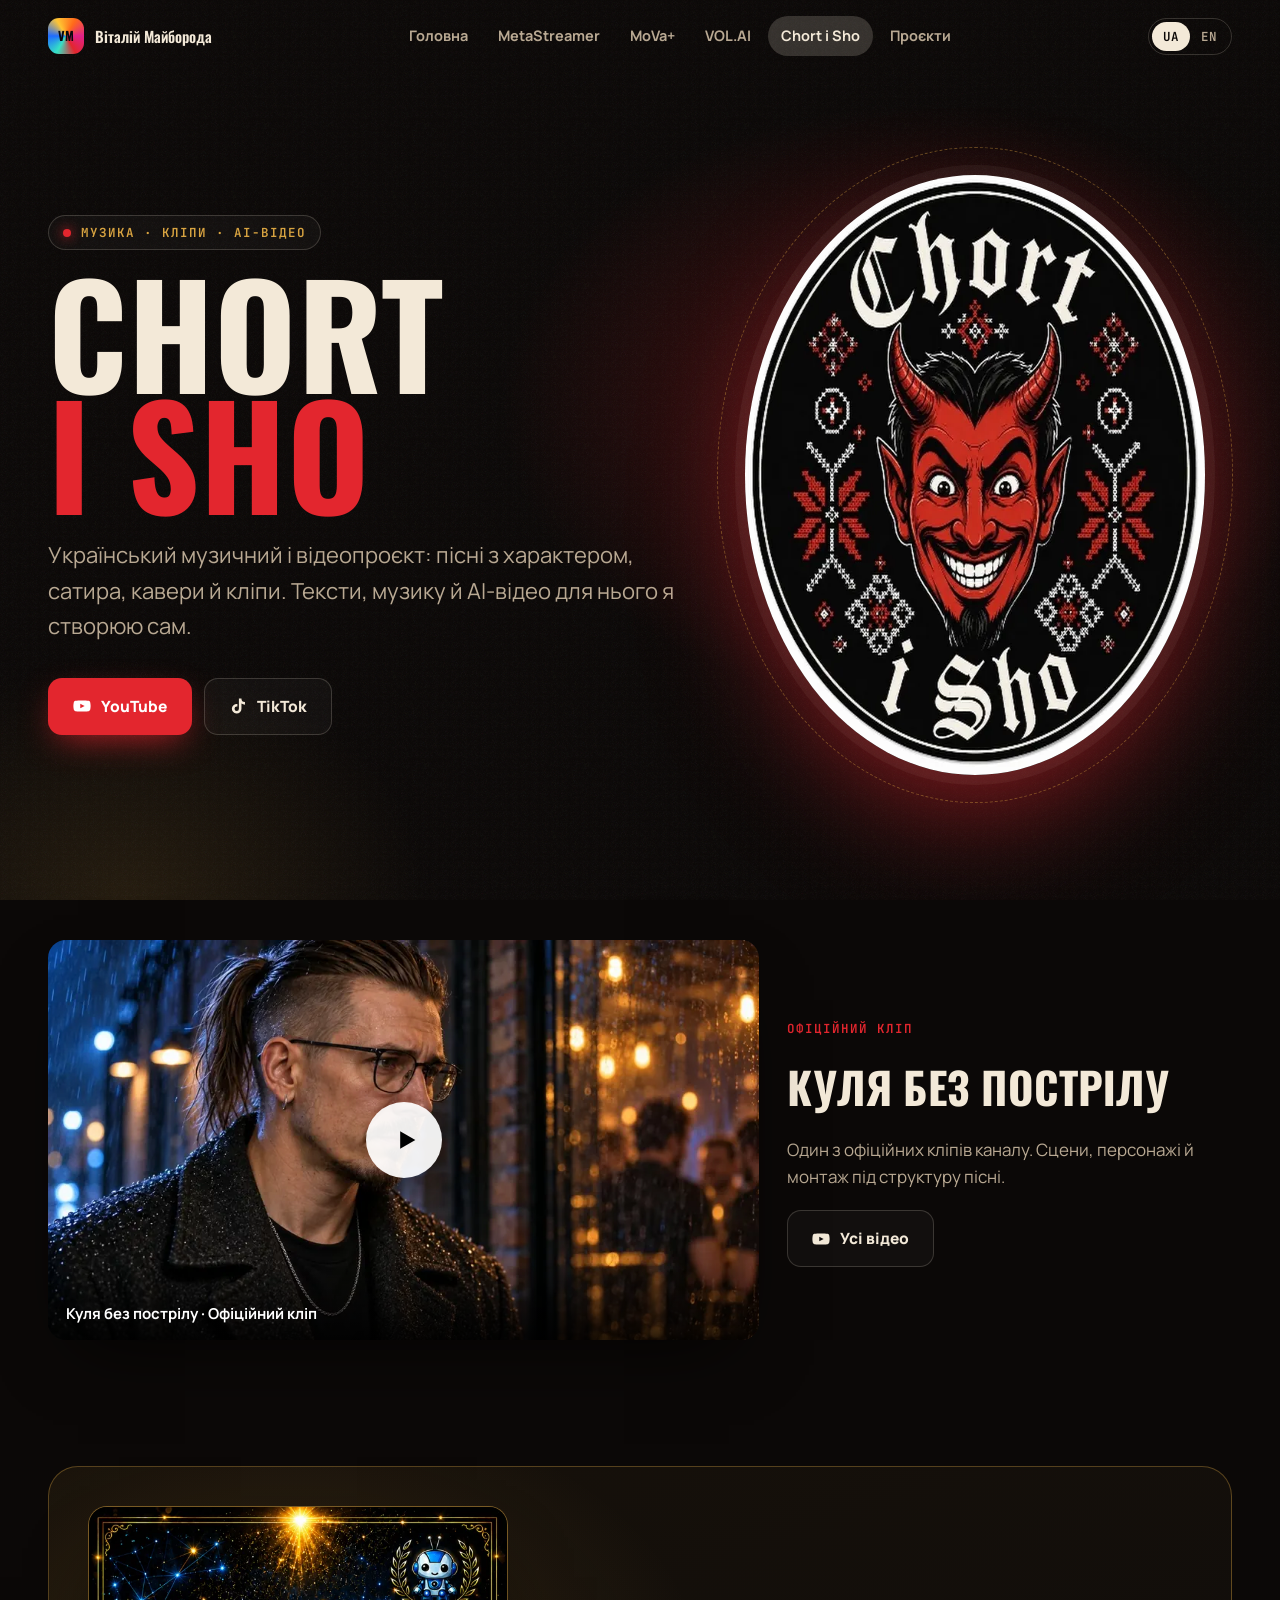
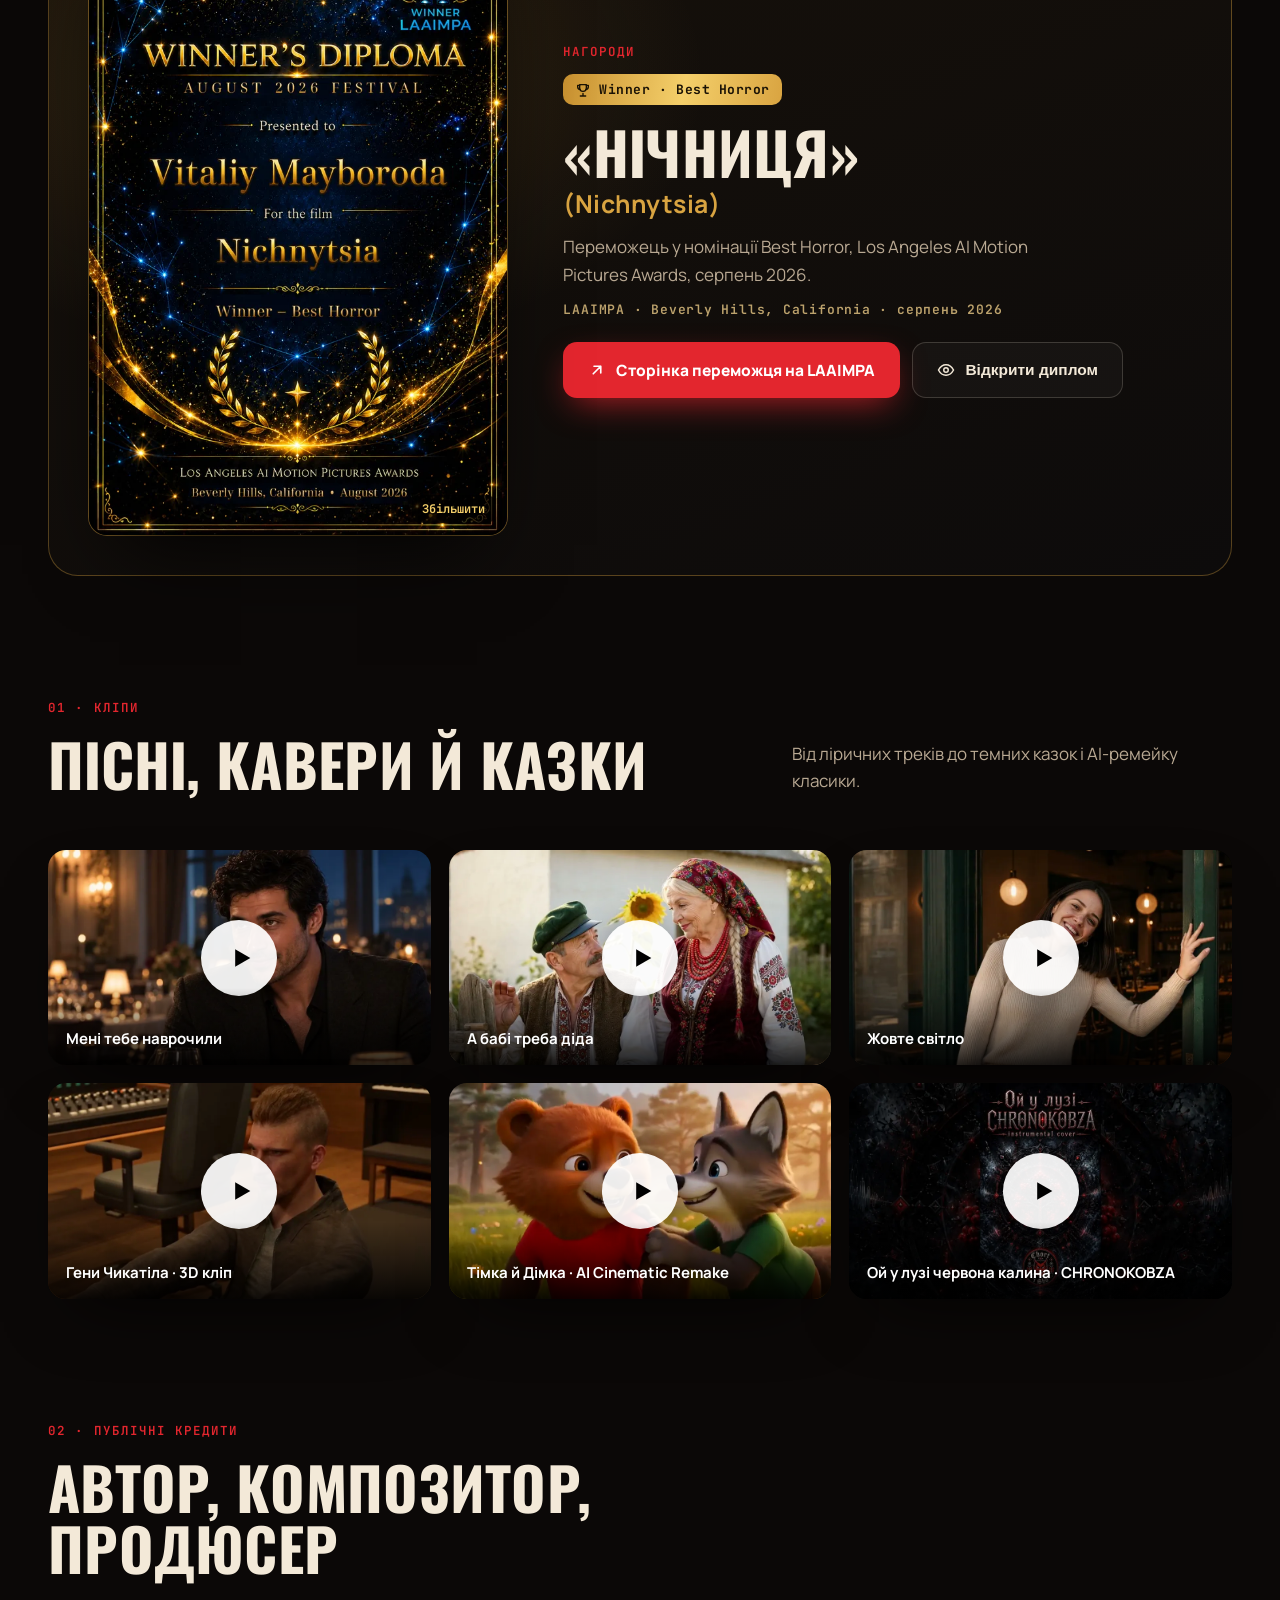
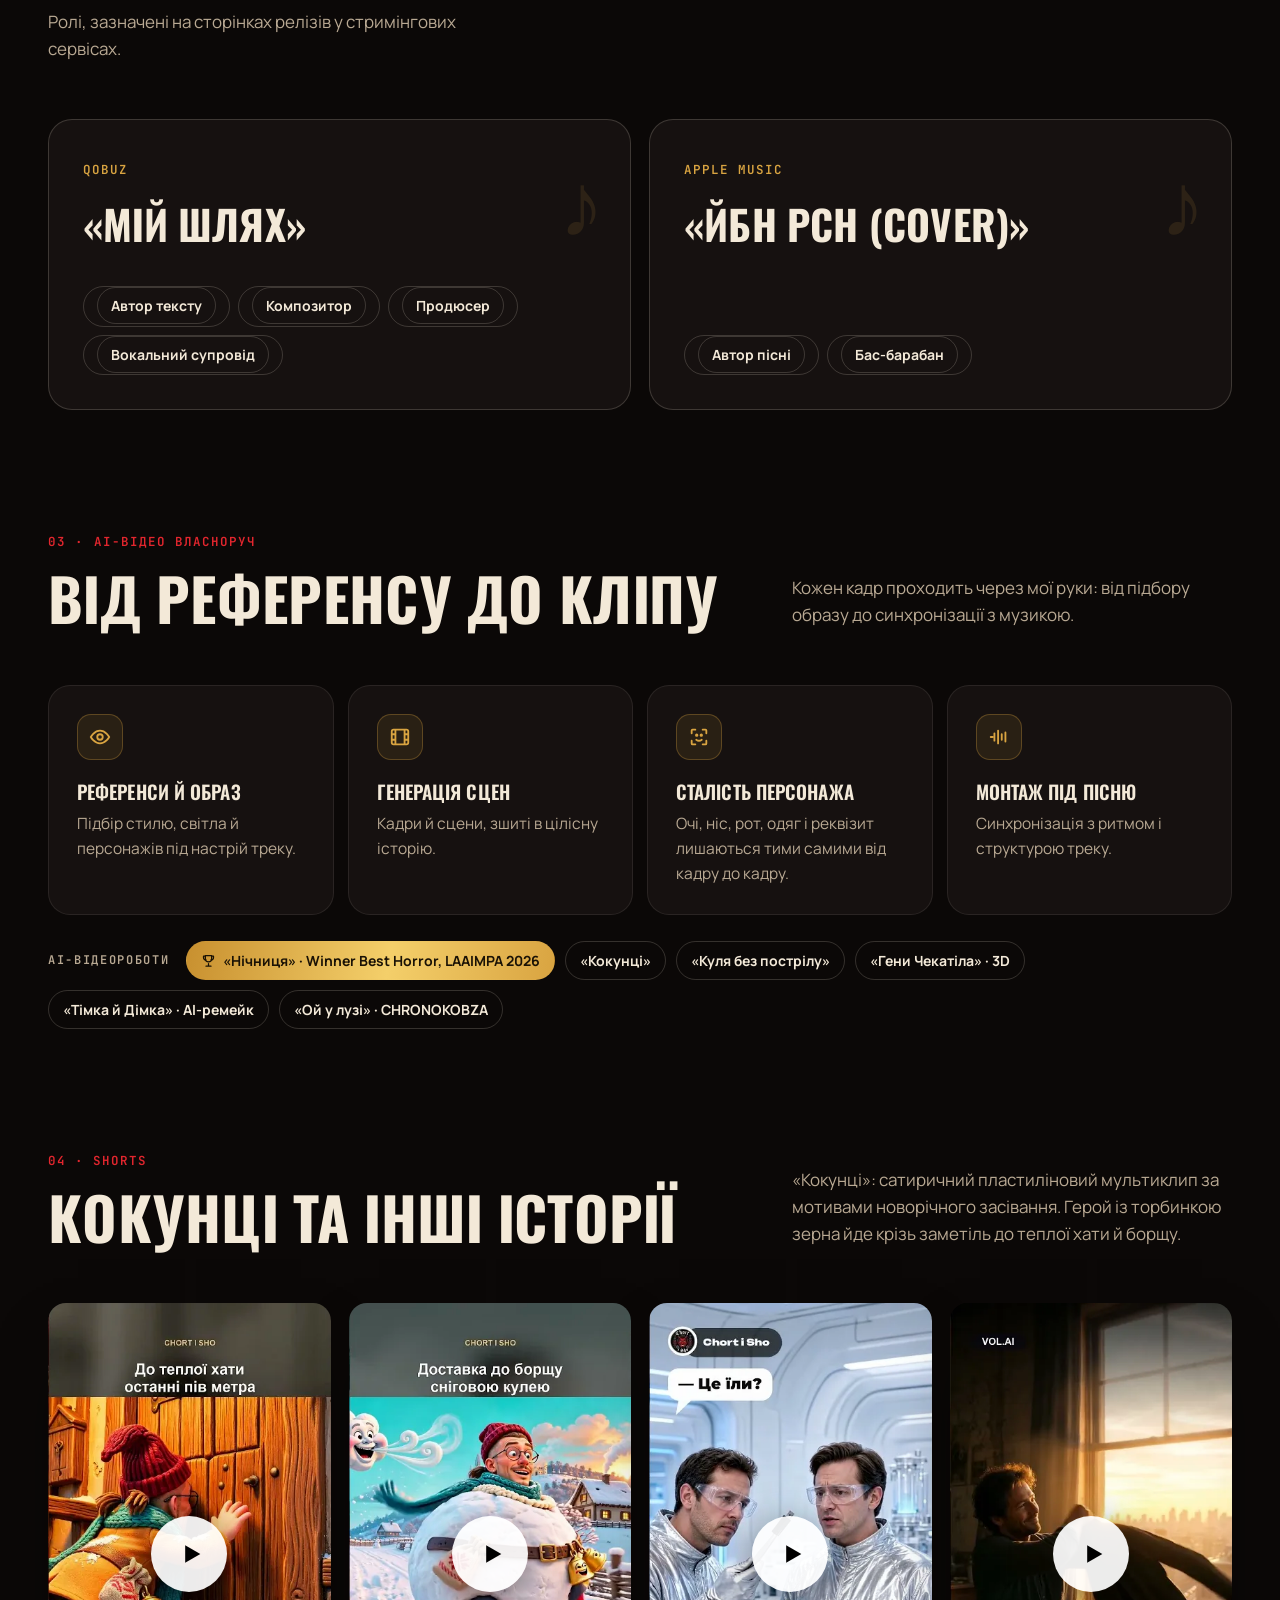
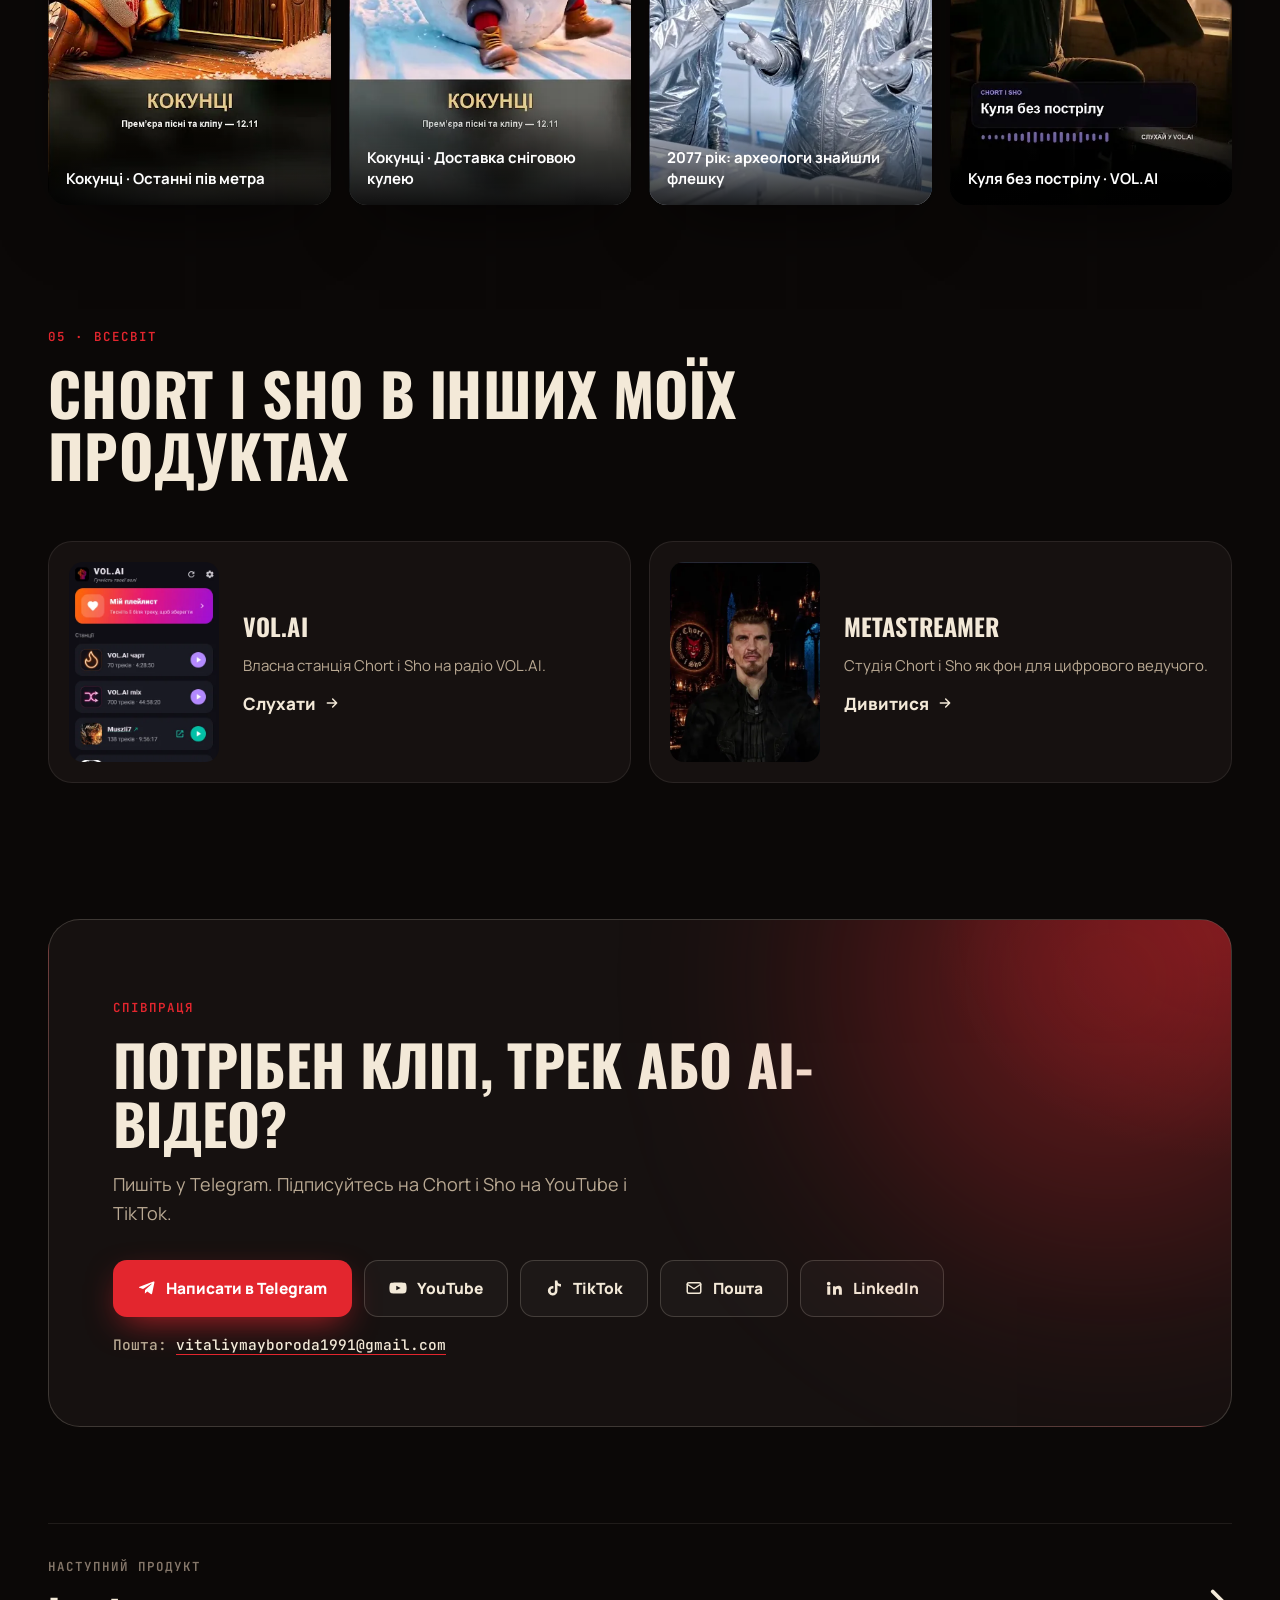
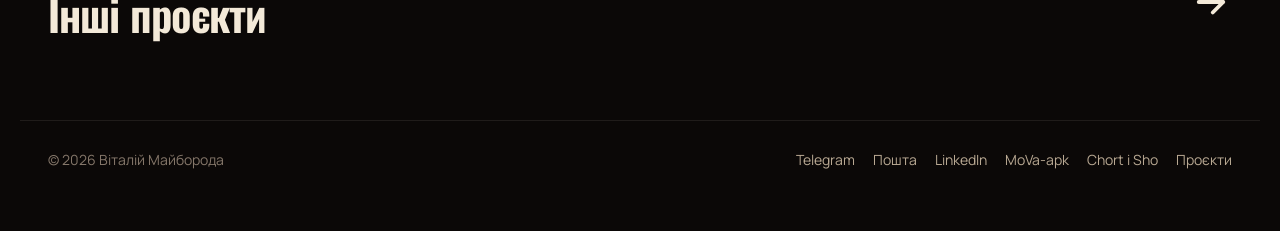
==== commit 5174c3a1: "Fix oversized cert icons and add AI for Business 2.0 certificate" ====
--- a/chortisho.html
+++ b/chortisho.html
@@ -10,7 +10,7 @@
 <link rel="icon" href="assets/img/favicon.svg" type="image/svg+xml">
 <link rel="preconnect" href="https://fonts.googleapis.com"><link rel="preconnect" href="https://fonts.gstatic.com" crossorigin>
 <link href="https://fonts.googleapis.com/css2?family=JetBrains+Mono:wght@500;600&family=Manrope:wght@400;500;600;700;800&family=Unbounded:wght@500;600;700&display=swap&family=Oswald:wght@500;600;700" rel="stylesheet">
-<link rel="stylesheet" href="assets/css/site.css">
+<link rel="stylesheet" href="assets/css/site.css?v=20261125-3">
 </head>
 <body class="t-chort" data-title-uk="Chort i Sho · музика, кліпи й AI-відео" data-title-en="Chort i Sho · music, videos and AI video" data-desc-uk="Chort i Sho: український музичний і відеопроєкт. Кліпи, AI-відео, публічні кредити на Qobuz і Apple Music." data-desc-en="Chort i Sho: a Ukrainian music and video project. Music videos, AI video, public credits on Qobuz and Apple Music.">
 <a class="skip" href="#main"><span data-l="uk">Перейти до змісту</span><span data-l="en">Skip to content</span></a>
@@ -98,6 +98,6 @@
 </main>
 <div class="wrap"><a class="next" href="projects.html"><span><small><span data-l="uk">Наступний продукт</span><span data-l="en">Next product</span></small><b><span data-l="uk">Інші проєкти</span><span data-l="en">Other projects</span></b></span><svg viewBox="0 0 24 24" fill="none" stroke="currentColor" stroke-width="2.2" stroke-linecap="round" stroke-linejoin="round"><path d="M5 12h14M13 6l6 6-6 6"/></svg></a></div>
 <footer><div class="wrap foot"><span>© 2026 <span data-l="uk">Віталій Майборода</span><span data-l="en">Vitalii Maiboroda</span></span><span><a href="https://t.me/mr_tal_ChIS" target="_blank" rel="noopener">Telegram</a><a href="mailto:vitaliymayboroda1991@gmail.com"><span data-l="uk">Пошта</span><span data-l="en">Email</span></a><a href="https://www.linkedin.com/in/%D0%B2%D1%96%D1%82%D0%B0%D0%BB%D1%96%D0%B9-%D0%BC%D0%B0%D0%B9%D0%B1%D0%BE%D1%80%D0%BE%D0%B4%D0%B0-47b2a643a/" target="_blank" rel="noopener">LinkedIn</a><a href="https://www.youtube.com/@MoVa-apk/shorts" target="_blank" rel="noopener">MoVa-apk</a><a href="https://www.youtube.com/@Chort_i_Sho" target="_blank" rel="noopener">Chort i Sho</a><a href="projects.html"><span data-l="uk">Проєкти</span><span data-l="en">Projects</span></a></span></div></footer>
-<script src="assets/js/main.js"></script>
+<script src="assets/js/main.js?v=20261125-3"></script>
 </body>
 </html>
--- a/assets/css/site.css
+++ b/assets/css/site.css
@@ -515,3 +515,37 @@
 .lb button:focus-visible{outline:2px solid #f4cf6a}
 @media (max-width:900px){.award{grid-template-columns:1fr;gap:30px;padding:24px}.award-img{max-width:380px;justify-self:center;width:100%}}
 .award-tx>.eyebrow{display:block}
+
+/* ===== Certificates (index) ===== */
+#certificates{scroll-margin-top:88px}
+.hero-pills{display:flex;flex-wrap:wrap;gap:10px;margin:12px 0 0;align-items:center}
+.hero-pills .award-pill,.hero-pills .cert-pill{margin:0}
+.hero-g .hero-pills{width:100%}
+.cert-pill{display:inline-flex;align-items:center;gap:9px;padding:8px 14px 8px 10px;border-radius:999px;text-decoration:none;font:700 13px var(--fb);color:var(--text);background:rgba(66,133,244,.1);border:1px solid rgba(66,133,244,.45);box-shadow:0 10px 28px -16px rgba(66,133,244,.7);transition:transform .2s,border-color .2s,background .2s}
+.cert-pill:hover{transform:translateY(-2px);border-color:rgba(138,180,248,.8);background:rgba(66,133,244,.18)}
+.cert-pill svg{width:17px;height:17px;flex:none;display:block}
+.cert{display:grid;grid-template-columns:minmax(0,1.15fr) minmax(0,.95fr);gap:28px 48px;align-items:start;padding:40px;border-radius:30px;background:radial-gradient(600px 400px at 18% 20%,rgba(66,133,244,.16),transparent 70%),linear-gradient(160deg,#10141c,#0d0f15);border:1px solid rgba(66,133,244,.28)}
+.cert-img{all:unset;cursor:zoom-in;position:relative;display:block;border-radius:16px;overflow:hidden;background:#fff;box-shadow:0 40px 80px -30px rgba(0,0,0,.9),0 0 0 1px rgba(255,255,255,.12);transition:transform .4s}
+.cert-img:hover{transform:translateY(-4px)}
+.cert-img:focus-visible{outline:2px solid var(--acc);outline-offset:4px}
+.cert-img img{display:block;width:100%;height:auto;background:#fff}
+.cert-img .zoom{position:absolute;right:12px;bottom:12px;font:600 12px var(--fm);padding:6px 10px;border-radius:8px;background:rgba(0,0,0,.7);color:#fff}
+.cert-badge{display:inline-flex;align-items:center;gap:8px;margin:14px 0 10px;padding:7px 12px;border-radius:10px;font:700 13px var(--fm);letter-spacing:.04em;color:#e8f0fe;background:rgba(66,133,244,.22);border:1px solid rgba(66,133,244,.4)}
+.cert-badge svg{width:16px;height:16px;flex:none;display:block}
+.cert-tx>.eyebrow{display:block}
+.cert-tx .h-sec{margin-top:6px;font-size:clamp(26px,3.2vw,42px);max-width:none}
+.cert-tx p{color:var(--muted);font-size:17px;max-width:520px}
+.cert-tx .cert-meta{font:600 13px var(--fm);letter-spacing:.06em;color:#8ab4f8;margin:-4px 0 24px}
+.cert-tx .btns{flex-wrap:wrap}
+.cert-courses{grid-column:1 / -1;min-width:0}.cert-list-t{font:600 12px var(--fm);letter-spacing:.14em;text-transform:uppercase;color:var(--muted);margin:4px 0 10px}
+.cert-list{list-style:none;margin:0;padding:0;display:grid;grid-template-columns:1fr 1fr;gap:8px 12px}
+.cert-list a{display:flex;align-items:center;justify-content:space-between;gap:10px;padding:9px 12px;border-radius:10px;border:1px solid var(--line);text-decoration:none;color:var(--text);font:600 13.5px var(--fb);transition:border-color .2s,background .2s}
+.cert-list a svg{width:14px;height:14px;flex:none;display:block;opacity:.45}
+.cert-list a:hover{border-color:rgba(66,133,244,.55);background:rgba(66,133,244,.08)}
+@media (max-width:900px){.cert{grid-template-columns:1fr;gap:22px;padding:24px}.cert-img{max-width:100%;justify-self:center;width:100%}.cert-courses{grid-column:auto}.cert-list{grid-template-columns:1fr}.hero-pills{max-width:100%}.cert-pill,.hero-pills .award-pill{max-width:100%}}
+@media (max-width:600px){.cert-tx .h-sec{font-size:clamp(24px,7vw,32px)}.cert-list a{font-size:13px;padding:10px 12px}}
+
+.cert + .cert{margin-top:20px}
+.cert-2{padding:28px 32px;gap:24px 32px;grid-template-columns:minmax(0,.9fr) minmax(0,1.2fr)}
+.cert-2 .h-sec{font-size:clamp(22px,2.6vw,32px)}
+@media (max-width:900px){.cert-2{grid-template-columns:1fr;padding:22px}}
